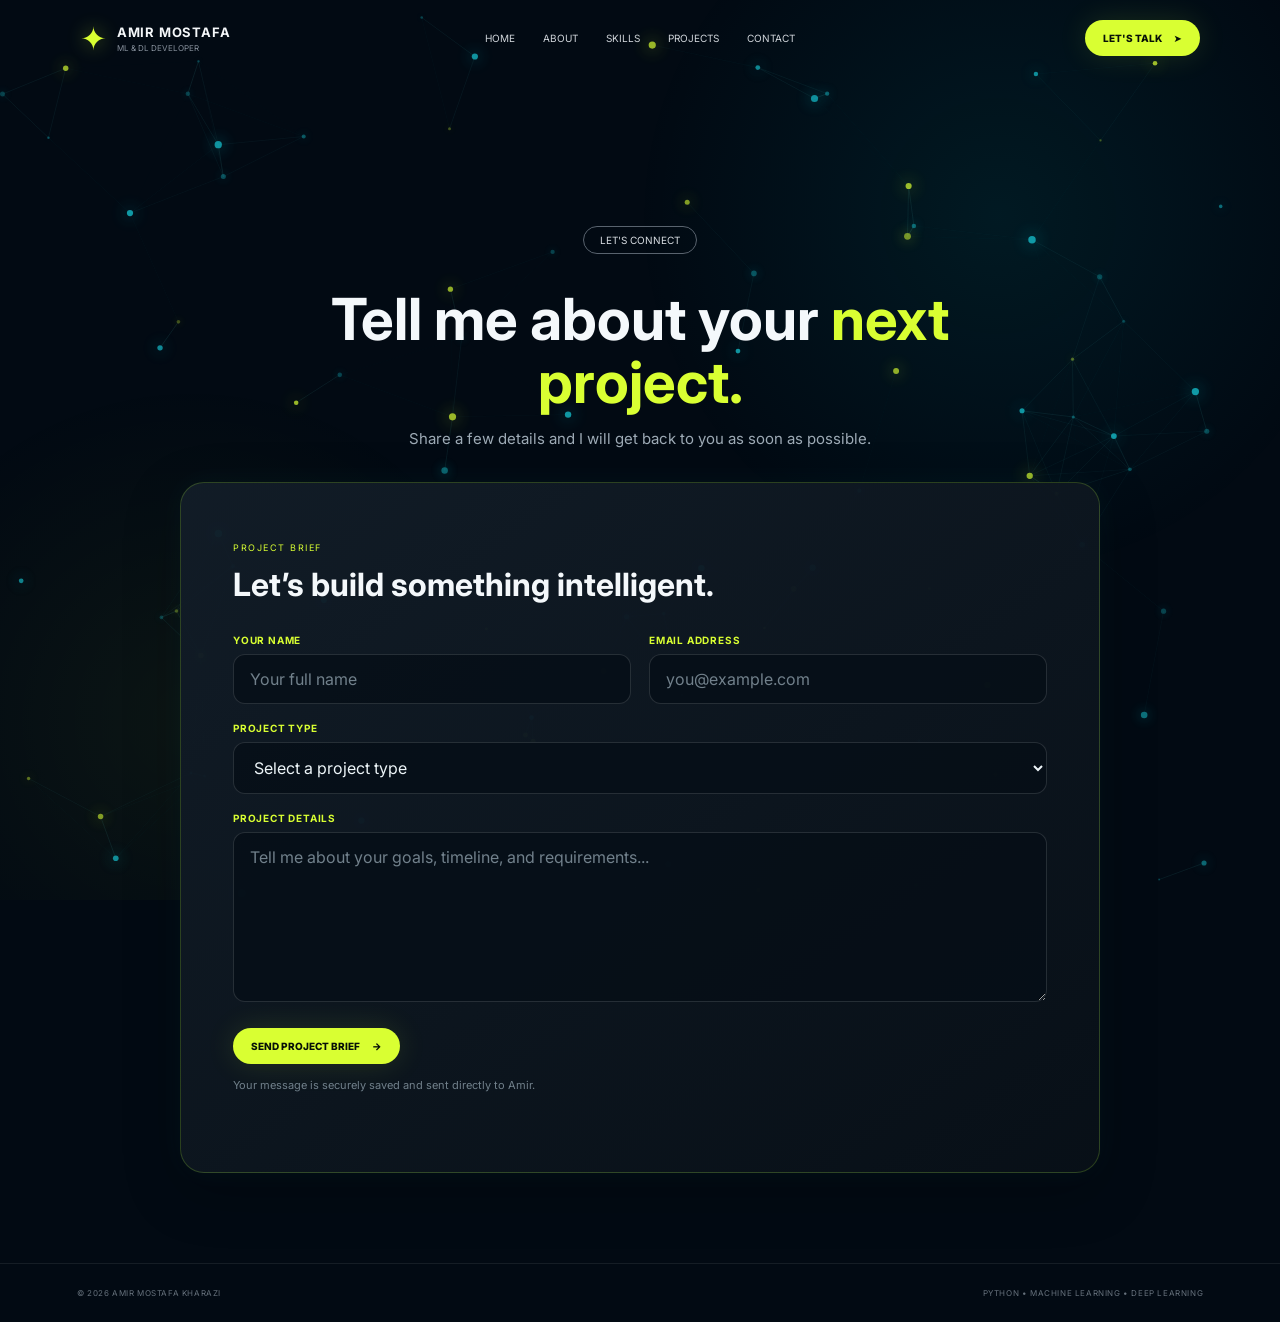
==== contact.html @ 2d53b59d "update my website" ====
<!DOCTYPE html>
<html lang="en">
<head>
  <meta charset="UTF-8" />
  <meta name="viewport" content="width=device-width, initial-scale=1.0" />
  <meta name="description" content="Start a project with Amir Mostafa Kharazi." />
  <title>Let's Connect | Amir Mostafa Kharazi</title>
  <link rel="preconnect" href="https://fonts.googleapis.com" />
  <link rel="preconnect" href="https://fonts.gstatic.com" crossorigin />
  <link href="https://fonts.googleapis.com/css2?family=Inter:wght@400;500;600;700;800&display=swap" rel="stylesheet" />
  <link rel="stylesheet" href="css/style.css" />
</head>
<body class="contact-page">
  <div class="page-glow"></div>
  <canvas id="neuralCanvas" aria-hidden="true"></canvas>

  <header class="navbar">
    <a class="brand" href="index.html" aria-label="Amir Mostafa home">
      <span class="brand-mark">✦</span>
      <span><strong>AMIR MOSTAFA</strong><small>ML &amp; DL DEVELOPER</small></span>
    </a>
    <button class="menu-toggle" id="menuToggle" type="button" aria-label="Open navigation" aria-expanded="false">
      <span></span><span></span><span></span>
    </button>
    <nav id="navMenu">
      <a href="index.html#home">HOME</a>
      <a href="index.html#about">ABOUT</a>
      <a href="index.html#skills">SKILLS</a>
      <a href="index.html#projects">PROJECTS</a>
      <a class="active" href="contact.html">CONTACT</a>
    </nav>
    <div class="nav-actions">
      <a class="talk-btn" href="contact.html">LET'S TALK <span>➤</span></a>
    </div>
  </header>

  <main class="contact-page-main">
    <section class="contact-intro">
      <span class="eyebrow">LET'S CONNECT</span>
      <h1>Tell me about your <em>next project.</em></h1>
      <p>Share a few details and I will get back to you as soon as possible.</p>
    </section>

    <section class="contact-form-card">
      <div class="contact-form-heading">
        <span class="mini-label">PROJECT BRIEF</span>
        <h2>Let’s build something intelligent.</h2>
      </div>
      <form id="projectContactForm">
        <div class="form-grid">
          <label>
            <span>YOUR NAME</span>
            <input type="text" name="name" autocomplete="name" placeholder="Your full name" required />
          </label>
          <label>
            <span>EMAIL ADDRESS</span>
            <input type="email" name="email" autocomplete="email" placeholder="you@example.com" required />
          </label>
        </div>
        <label>
          <span>PROJECT TYPE</span>
          <select name="projectType" required>
            <option value="" disabled selected>Select a project type</option>
            <option>Python Development</option>
            <option>Machine Learning</option>
            <option>Deep Learning / AI</option>
            <option>Computer Vision</option>
            <option>Web Design</option>
            <option>Other</option>
          </select>
        </label>
        <label>
          <span>PROJECT DETAILS</span>
          <textarea name="details" rows="7" placeholder="Tell me about your goals, timeline, and requirements..." required></textarea>
        </label>
        <button class="primary-btn form-submit" type="submit">SEND PROJECT BRIEF <span>→</span></button>
        <p class="form-note">Your message is securely saved and sent directly to Amir.</p>
        <p class="form-status" role="status" aria-live="polite"></p>
      </form>
    </section>
  </main>

  <footer><span>© 2026 AMIR MOSTAFA KHARAZI</span><span>PYTHON • MACHINE LEARNING • DEEP LEARNING</span></footer>
  <script src="js/script.js"></script>
  <script src="js/contact.js"></script>
</body>
</html>
---- css/style.css ----
:root {
  --bg: #020a13;
  --panel: #0d1620;
  --panel2: #111c27;
  --line: rgba(218, 255, 45, 0.24);
  --lime: #d9ff32;
  --text: #f4f7f9;
  --muted: #8f9aa7;
  --cyan: #18d9e8;
  --max: 1080px;
  --shadow: 0 24px 80px rgba(0, 0, 0, 0.42);
}

/* ===== Reset ===== */
* {
  box-sizing: border-box;
  margin: 0;
  padding: 0;
}

html {
  scroll-behavior: smooth;
}

body {
  font-family: Inter, system-ui, sans-serif;
  background: var(--bg);
  color: var(--text);
  overflow-x: hidden;
}

body::before {
  content: "";
  position: fixed;
  inset: 0;
  pointer-events: none;
  z-index: -2;
  background:
    radial-gradient(circle at 78% 24%, rgba(0, 210, 225, 0.08), transparent 30%),
    radial-gradient(circle at 15% 80%, rgba(217, 255, 50, 0.05), transparent 26%);
}

a {
  color: inherit;
  text-decoration: none;
}

button {
  font: inherit;
}

.section {
  width: min(var(--max), calc(100% - 48px));
  margin: auto;
}


.navbar {
  width: min(1120px, calc(100% - 48px));
  height: 76px;
  margin: auto;
  position: relative;
  z-index: 20;
  display: grid;
  grid-template-columns: 1fr auto 1fr;
  align-items: center;
  gap: 20px;
}

.brand {
  grid-column: 1;
  justify-self: start;
  display: flex;
  align-items: center;
  gap: 10px;
}

.brand-mark {
  font-size: 32px;
  color: var(--lime);
  filter: drop-shadow(0 0 10px rgba(217, 255, 50, 0.45));
}

.brand strong {
  display: block;
  font-size: 13px;
  letter-spacing: 0.8px;
}

.brand small {
  display: block;
  margin-top: 3px;
  color: #87909c;
  font-size: 8px;
}

.navbar > nav {
  grid-column: 2;
  display: flex;
  align-items: center;
  justify-content: center;
  gap: 28px;
  white-space: nowrap;
}

.navbar > nav a {
  position: relative;
  padding: 12px 0;
  color: #d0d5da;
  font-size: 10px;
  transition: color 0.25s ease;
}

.navbar > nav a::after {
  content: "";
  position: absolute;
  bottom: 3px;
  left: 0;
  width: 100%;
  height: 2px;
  background: var(--lime);
  box-shadow: 0 0 8px rgba(217, 255, 50, 0.5);
  transform: scaleX(0);
  transform-origin: center;
  transition: transform 0.25s ease;
}

.navbar > nav a:hover,
.navbar > nav a.active {
  color: #fff;
}

.navbar > nav a:hover::after {
  transform: scaleX(1);
}

.nav-actions {
  grid-column: 3;
  justify-self: end;
  display: flex;
  align-items: center;
  gap: 10px;
}

.icon-btn {
  width: 38px;
  height: 38px;
  display: grid;
  place-items: center;
  overflow: hidden;
  flex-shrink: 0;
  border: 1px solid rgba(255, 255, 255, 0.17);
  border-radius: 50%;
  background: rgba(255, 255, 255, 0.025);
  transition:
    transform 0.25s ease,
    border-color 0.25s ease,
    box-shadow 0.25s ease,
    background-color 0.25s ease;
}

.icon-btn img {
  width: 26px;
  height: 26px;
  display: block;
  object-fit: contain;
  transition: transform 0.25s ease, filter 0.25s ease;
}

.icon-btn:hover {
  transform: translateY(-3px);
  border-color: var(--lime);
  background-color: rgba(217, 255, 50, 0.06);
  box-shadow: 0 0 16px rgba(217, 255, 50, 0.3);
}

.icon-btn:hover img {
  transform: scale(1.12);
  filter: drop-shadow(0 0 5px rgba(217, 255, 50, 0.6));
}

.talk-btn,
.primary-btn {
  padding: 12px 18px;
  border-radius: 30px;
  background: var(--lime);
  color: #071008;
  font-size: 10px;
  font-weight: 800;
  box-shadow: 0 0 30px rgba(217, 255, 50, 0.12);
  transition:
    transform 0.25s ease,
    box-shadow 0.25s ease,
    background-color 0.25s ease;
}

.talk-btn span,
.primary-btn span {
  margin-left: 10px;
}

.talk-btn:hover,
.primary-btn:hover {
  transform: translateY(-2px);
  background: #e4ff58;
  box-shadow: 0 8px 28px rgba(217, 255, 50, 0.22);
}

.menu-toggle {
  display: none;
  border: 0;
  background: none;
  color: #fff;
  font-size: 24px;
  cursor: pointer;
}



.hero {
  position: relative;
  display: grid;
  grid-template-columns: 1fr 0.95fr;
  align-items: center;
  gap: 10px;
  min-height: 670px;
}

#neuralCanvas {
  position: fixed;
  inset: 0;
  z-index: -1;
  width: 100%;
  height: 100%;
  pointer-events: none;
  opacity: 0.8;
}

.hero-copy {
  position: relative;
  z-index: 2;
  padding: 55px 0 100px;
}

.eyebrow {
  display: inline-block;
  margin-bottom: 18px;
  padding: 7px 16px;
  border: 1px solid #59636e;
  border-radius: 30px;
  color: #d8dde2;
  font-size: 10px;
}

.hero h1 {
  font-size: 52px;
  line-height: 1.05;
  letter-spacing: -2px;
}

.hero h2 {
  margin-top: 8px;
  color: var(--lime);
  font-size: 31px;
}

.hero h3 {
  margin-top: 8px;
  font-size: 21px;
  font-weight: 600;
}

.hero p {
  max-width: 460px;
  margin: 18px 0 22px;
  color: var(--muted);
  font-size: 12px;
  line-height: 1.8;
}

.hero-buttons {
  display: flex;
  gap: 12px;
}

.secondary-btn {
  padding: 12px 18px;
  border: 1px solid #4a5561;
  border-radius: 30px;
  color: #dce1e5;
  font-size: 10px;
  font-weight: 700;
  transition: 0.25s ease;
}

.secondary-btn:hover {
  transform: translateY(-2px);
  border-color: var(--lime);
  color: var(--lime);
}



.find-me {
  margin-top: 24px;
}

.find-me > span {
  display: block;
  margin-bottom: 10px;
  color: #88939e;
  font-size: 9px;
}

.find-me > div {
  display: flex;
  gap: 10px;
}

.round-link {
  width: 62px;
  height: 62px;
  display: grid;
  place-items: center;
  overflow: hidden;
  flex-shrink: 0;
  border: 1px solid rgba(255, 255, 255, 0.17);
  border-radius: 50%;
  background: rgba(255, 255, 255, 0.025);
  transition:
    transform 0.25s ease,
    border-color 0.25s ease,
    box-shadow 0.25s ease,
    background-color 0.25s ease;
}

.round-link img {
  width: 56px;
  height: 56px;
  display: block;
  object-fit: contain;
  transition: transform 0.25s ease, filter 0.25s ease;
}

.round-link:hover {
  transform: translateY(-4px);
  border-color: var(--lime);
  background-color: rgba(217, 255, 50, 0.06);
  box-shadow: 0 0 18px rgba(217, 255, 50, 0.3);
}

.round-link:hover img {
  transform: scale(1.08);
  filter: drop-shadow(0 0 5px rgba(217, 255, 50, 0.55));
}

/* Hero image */
.hero-visual {
  position: relative;
  z-index: 1;
  display: flex;
  align-items: flex-end;
  justify-content: center;
  height: 600px;             
  margin-right: -55px;       
}

.portrait-halo {
  position: absolute;
  width: 560px;               
  height: 560px;              
  border-radius: 50%;
  background: radial-gradient(circle, rgba(16, 232, 221, 0.15), transparent 66%);
  filter: blur(3px);
}

.portrait-frame {
  position: relative;
  display: flex;
  align-items: flex-end;
  justify-content: center;
  width: 115%;                
  height: 100%;
  mask-image: linear-gradient(to bottom, #000 86%, transparent 100%);
}

.portrait-frame::after {
  content: "";
  position: absolute;
  inset: 0;
  z-index: 1;
  pointer-events: none;
  background:
    linear-gradient(
      90deg,
      rgba(2, 10, 19, 0.08),
      transparent 28%,
      transparent 75%,
      rgba(2, 10, 19, 0.18)
    ),
    linear-gradient(
      0deg,
      rgba(2, 10, 19, 0.55),
      transparent 42%
    );
}

.portrait-frame img {
  width: 100%;
  height: 100%;
  display: block;
  object-fit: contain;
  object-position: center bottom;
  mix-blend-mode: normal;
  filter: contrast(1.15) brightness(0.9) saturate(0.9);
  transform: scale(1.4);
  transform-origin: center bottom;
}



.quick-strip {
  position: absolute;
  z-index: 4;
  right: 40px;
  bottom: 10px;
  left: 40px;
  display: grid;
  grid-template-columns: repeat(4, 1fr);
  padding: 16px 20px;
  border: 1px solid rgba(255, 255, 255, 0.13);
  border-radius: 18px;
  background: rgba(13, 22, 32, 0.9);
  box-shadow: var(--shadow);
  backdrop-filter: blur(12px);
}

.quick-item {
  display: flex;
  align-items: center;
  justify-content: center;
  gap: 14px;
  border-right: 1px solid rgba(255, 255, 255, 0.1);
}

.quick-item:last-child {
  border-right: 0;
}

.quick-icon {
  width: 54px;
  height: 54px;
  display: grid;
  place-items: center;
  flex-shrink: 0;
  background: transparent;
  border: none;
  border-radius: 0;
  overflow: visible;
  transition: transform 0.28s ease, filter 0.28s ease;
}

.quick-icon img {
  width: 48px;
  height: 48px;
  display: block;
  object-fit: contain;
  filter: drop-shadow(0 0 7px rgba(217, 255, 50, 0.35));
  transition: transform 0.28s ease, filter 0.28s ease;
}

.quick-item:hover .quick-icon {
  transform: translateY(-4px);
}

.quick-item:hover .quick-icon img {
  transform: scale(1.16) rotate(-4deg);
  filter:
    drop-shadow(0 0 6px rgba(217, 255, 50, 0.8))
    drop-shadow(0 0 16px rgba(217, 255, 50, 0.45));
}

.quick-item strong,
.quick-item small {
  display: block;
  transition: color 0.28s ease, transform 0.28s ease;
}

.quick-item:hover strong {
  color: var(--lime);
}

.quick-item strong {
  font-size: 11px;
}

.quick-item small {
  margin-top: 4px;
  color: #8994a0;
  font-size: 10px;
}



.section-heading {
  padding: 65px 0 30px;
  text-align: center;
}

.section-heading span {
  font-size: 22px;
  font-weight: 800;
}

.section-heading i {
  display: block;
  width: 38px;
  height: 3px;
  margin: 9px auto 0;
  background: var(--lime);
  box-shadow: 0 0 12px rgba(217, 255, 50, 0.3);
}



.about {
  padding-top: 15px;
}

.about-grid {
  display: grid;
  grid-template-columns: 1.2fr 0.8fr;
  gap: 22px;
}

.about-card,
.stat,
.skill-card,
.project-card,
.contact-card {
  border: 1px solid rgba(217, 255, 50, 0.18);
  border-radius: 16px;
  background: linear-gradient(145deg, rgba(18, 29, 40, 0.96), rgba(8, 16, 24, 0.96));
}

.contact-page-main {
  width: min(100% - 40px, 920px);
  margin: 0 auto;
  padding: 150px 0 90px;
}

.contact-intro {
  max-width: 700px;
  margin: 0 auto 34px;
  text-align: center;
}

.contact-intro h1 {
  margin: 16px 0;
  color: #f4f8fb;
  font-size: clamp(32px, 5vw, 58px);
  line-height: 1.08;
}

.contact-intro h1 em {
  color: var(--lime);
  font-style: normal;
}

.contact-intro p {
  margin: 0;
  color: #9daab5;
  font-size: 15px;
}

.contact-form-card {
  padding: clamp(24px, 5vw, 52px);
  border: 1px solid rgba(180, 255, 57, 0.2);
  border-radius: 24px;
  background: linear-gradient(145deg, rgba(18, 29, 40, 0.96), rgba(8, 16, 24, 0.96));
  box-shadow: 0 18px 55px rgba(0, 0, 0, 0.25), 0 0 30px rgba(24, 217, 232, 0.05);
}

.contact-form-heading h2 {
  margin: 10px 0 30px;
  color: #f4f8fb;
  font-size: clamp(22px, 3vw, 32px);
}

.form-grid {
  display: grid;
  grid-template-columns: repeat(2, minmax(0, 1fr));
  gap: 18px;
}

#projectContactForm label {
  display: flex;
  flex-direction: column;
  gap: 8px;
  margin-bottom: 18px;
}

#projectContactForm label > span {
  color: var(--lime);
  font-size: 10px;
  font-weight: 700;
  letter-spacing: 0.8px;
}

#projectContactForm input,
#projectContactForm select,
#projectContactForm textarea {
  width: 100%;
  border: 1px solid rgba(255, 255, 255, 0.13);
  border-radius: 12px;
  outline: none;
  background: rgba(5, 14, 23, 0.8);
  color: #edf5f8;
  font: inherit;
  padding: 14px 16px;
  transition: border-color 0.25s ease, box-shadow 0.25s ease;
}

#projectContactForm input::placeholder,
#projectContactForm textarea::placeholder {
  color: #71808b;
}

#projectContactForm textarea {
  min-height: 150px;
  resize: vertical;
}

#projectContactForm input:focus,
#projectContactForm select:focus,
#projectContactForm textarea:focus {
  border-color: var(--lime);
  box-shadow: 0 0 0 3px rgba(217, 255, 50, 0.1);
}

.form-submit {
  border: 0;
  margin-top: 8px;
}

.form-note {
  margin: 14px 0 0;
  color: #71808b;
  font-size: 11px;
}

.form-submit:disabled {
  cursor: wait;
  opacity: 0.65;
}

.form-status {
  min-height: 18px;
  margin: 10px 0 0;
  color: var(--lime);
  font-size: 12px;
}

.form-status.error {
  color: #ff7890;
}

@media (max-width: 760px) {
  .contact-page-main {
    width: min(100% - 28px, 600px);
    padding: 115px 0 60px;
  }

  .form-grid {
    grid-template-columns: 1fr;
    gap: 0;
  }

  .contact-form-card {
    border-radius: 18px;
  }
}

.about-card {
  padding: 32px;
}

.mini-label {
  color: var(--lime);
  font-size: 9px;
  letter-spacing: 1.5px;
}

.about h2 {
  max-width: 620px;
  margin: 12px 0;
  font-size: 29px;
  line-height: 1.25;
}

.about em,
.contact em {
  color: var(--lime);
  font-style: normal;
}

.about p,
.contact p {
  color: var(--muted);
  font-size: 12px;
  line-height: 1.9;
}

.stats-grid {
  display: grid;
  grid-template-columns: 1fr 1fr;
  gap: 12px;
}

.stat {
  display: flex;
  flex-direction: column;
  align-items: flex-start;
  justify-content: center;
  padding: 24px;
  transition: 0.3s ease;
}

.stat img {
  width: 85px;
  height: 85px;
  margin-bottom: 14px;
  object-fit: contain;
  filter: drop-shadow(0 0 8px rgba(217, 255, 50, 0.12));
}

.stat span {
  margin-top: 2px;
  color: #8d98a3;
  font-size: 10px;
}

/* ========================================
   SKILLS & CAROUSEL
======================================== */

.skills-slider {
  position: relative;
  display: flex;
  align-items: center;
  justify-content: center;
  gap: 16px;
  width: 100%;
  margin: 0 auto;
}

.skills-viewport {
  width: 100%;
  overflow: hidden;
  padding: 10px 4px;
}

.skills-track {
  display: flex;
  gap: 16px;
  width: 100%;
  transition: transform 0.5s cubic-bezier(0.25, 1, 0.5, 1);
  will-change: transform;
}

/* Desktop: 3 Cards per view */
.skill-card {
  flex: 0 0 calc((100% - 32px) / 3);
  min-width: 0;
  min-height: 205px;
  padding: 22px;
  transition: transform 0.3s ease, border-color 0.3s ease;
}

.skills-arrow {
  width: 44px;
  height: 44px;
  display: grid;
  place-items: center;
  flex-shrink: 0;
  border: 1px solid rgba(217, 255, 50, 0.38);
  border-radius: 50%;
  background: rgba(13, 22, 32, 0.9);
  color: var(--lime);
  font-size: 24px;
  line-height: 1;
  cursor: pointer;
  box-shadow: 0 0 18px rgba(217, 255, 50, 0.08);
  transition:
    transform 0.25s ease,
    background-color 0.25s ease,
    box-shadow 0.25s ease,
    color 0.25s ease;
}

.skills-arrow:hover {
  transform: scale(1.12);
  background: var(--lime);
  color: #071008;
  box-shadow: 0 0 24px rgba(217, 255, 50, 0.38);
}

.skills-arrow:active {
  transform: scale(0.95);
}

.skill-card:hover,
.project-card:hover,
.stat:hover {
  transform: translateY(-6px);
  border-color: rgba(217, 255, 50, 0.5);
}

.skill-icon {
  display: grid;
  width: 54px;
  height: 54px;
  margin-bottom: 20px;
  place-items: center;
  border-radius: 14px;
}

.skill-icon img {
  display: block;
  width: 70px;
  height: 70px;
  object-fit: contain;
}

.skill-card h3 {
  margin-bottom: 12px;
  color: var(--lime);
  font-size: 11px;
  letter-spacing: 0.5px;
}

.skill-card li {
  margin: 8px 0;
  color: #bdc5cc;
  font-size: 10px;
  list-style: none;
}

.skill-card li::before {
  margin-right: 7px;
  color: var(--lime);
  content: "•";
}

/* ========================================
   PROJECTS
======================================== */

.category-filter {
  display: flex;
  flex-direction: row;
  justify-content: center;
  align-items: center;
  gap: 14px;
  width: 100%;
  margin-bottom: 24px;
  transition: gap 0.45s ease;
}

.category-filter:not(.open) .category-scroll-area {
  display: none;
}

.category-filter.open {
  gap: 14px;
}

.category-toggle {
  display: inline-flex;
  align-items: center;
  justify-content: center;
  flex: 0 0 64px;
  width: 64px;
  height: 64px;
  min-height: 44px;
  padding: 12px;
  border: 1px solid rgba(255, 255, 255, 0.14);
  border-radius: 999px;
  background: #17222d;
  color: #d9ff32;
  font-size: 8px;
  font-weight: 700;
  letter-spacing: 0.5px;
  line-height: 1.25;
  cursor: pointer;
  transition: transform 1.8s cubic-bezier(.16, 1, .3, 1), background 0.25s ease, box-shadow 0.25s ease;
}

.category-toggle:hover,
.category-toggle:focus-visible {
  background: #223342;
  box-shadow: 0 0 16px rgba(217, 255, 50, 0.16);
}

.category-toggle:focus-visible {
  outline: 2px solid var(--lime);
  outline-offset: 3px;
}

.category-filter.open .category-toggle {
  transform: translateX(-18px) rotate(360deg);
}

.filters[hidden] {
  display: none;
}

.category-scroll-area {
  display: flex;
  align-items: center;
  gap: 10px;
  min-width: 0;
  width: min(100%, 620px);
  max-width: min(100%, 620px);
}

.category-filter.open .category-scroll-area {
  animation: category-area-reveal 1.15s cubic-bezier(.16, 1, .3, 1) both;
}

.filters:not([hidden]) {
  animation: categories-reveal 0.8s ease both;
}

.filters {
  display: flex;
  justify-content: flex-start;
  gap: 8px;
  flex-wrap: nowrap;
  width: 560px;
  margin: 0;
  padding: 2px;
  overflow-x: auto;
  overflow-y: hidden;
  direction: ltr;
  scrollbar-width: none;
  overscroll-behavior-inline: contain;
  -webkit-overflow-scrolling: touch;
}

.filters::-webkit-scrollbar {
  display: none;
}

.filter {
  flex: 0 0 calc((100% - 24px) / 4);
  min-width: 0;
  padding: 9px 14px;
  border: 1px solid rgba(255, 255, 255, 0.1);
  border-radius: 20px;
  background: #17222d;
  color: #aeb7c0;
  font-size: 9px;
  white-space: nowrap;
  cursor: pointer;
  transition: 0.25s ease;
  direction: ltr;
  animation: category-item-reveal 0.85s both;
}

.category-next {
  display: inline-flex;
  flex: 0 0 38px;
  align-items: center;
  justify-content: center;
  width: 38px;
  height: 38px;
  border: 1px solid rgba(255, 255, 255, 0.14);
  border-radius: 50%;
  background: #17222d;
  color: var(--lime);
  font-size: 20px;
  cursor: pointer;
  transition: background 0.25s ease, transform 1s cubic-bezier(.16, 1, .3, 1);
}

.category-next:hover,
.category-next:focus-visible {
  background: #223342;
}

.category-next:focus-visible {
  outline: 2px solid var(--lime);
  outline-offset: 3px;
}

.category-next.spin {
  transform: rotate(360deg);
}

@keyframes categories-reveal {
  from {
    opacity: 0;
    transform: translateX(28px);
  }

  @keyframes category-area-reveal {
    from {
      opacity: 0;
      transform: translateX(24px);
    }
    to {
      opacity: 1;
      transform: translateX(0);
    }
  }
  to {
    opacity: 1;
    transform: translateX(0);
  }
}

.filters:not([hidden]) .filter:nth-child(1) { animation-delay: 0.08s; }
.filters:not([hidden]) .filter:nth-child(2) { animation-delay: 0.18s; }
.filters:not([hidden]) .filter:nth-child(3) { animation-delay: 0.28s; }
.filters:not([hidden]) .filter:nth-child(4) { animation-delay: 0.38s; }
.filters:not([hidden]) .filter:nth-child(5) { animation-delay: 0.48s; }
.filters:not([hidden]) .filter:nth-child(6) { animation-delay: 0.58s; }
.filters:not([hidden]) .filter:nth-child(7) { animation-delay: 0.68s; }
.filters:not([hidden]) .filter:nth-child(8) { animation-delay: 0.78s; }

@keyframes category-item-reveal {
  from {
    opacity: 0;
    transform: translateX(22px) scale(0.96);
  }
  to {
    opacity: 1;
    transform: translateX(0) scale(1);
  }
}

@media (max-width: 760px) {
  .category-filter {
    gap: 8px;
  }

  .category-toggle {
    flex-basis: 58px;
    width: 58px;
    height: 58px;
    padding: 10px;
    font-size: 7px;
  }

  .category-scroll-area {
    flex: 1 1 auto;
    width: auto;
    max-width: none;
  }

  .category-filter.open .category-toggle {
    transform: translateX(-10px) rotate(360deg);
  }

  .category-next {
    display: none !important;
  }

  .filters {
    width: 100%;
  }

  .filter {
    flex-basis: auto;
  }
}

.filter.active,
.filter:hover {
  background: var(--lime);
  color: #091009;
}

.projects-grid {
  display: grid;
  grid-template-columns: repeat(4, 1fr);
  gap: 14px;
}

.project-card {
  overflow: hidden;
  transition: 0.3s ease;
}

.project-art {
  position: relative;
  display: flex;
  align-items: center;
  justify-content: center;
  overflow: hidden;
  height: 115px;
  background: #0a121b;
}

.clustering span {
  position: absolute;
  width: 12px;
  height: 12px;
  border-radius: 50%;
  background: #3ad3ff;
  box-shadow: 0 0 15px #3ad3ff;
}

.clustering span:nth-child(1) {
  top: 42%;
  left: 28%;
}

.clustering span:nth-child(2) {
  top: 35%;
  left: 50%;
  background: var(--lime);
  box-shadow: 0 0 15px var(--lime);
}

.clustering span:nth-child(3) {
  top: 55%;
  left: 68%;
  background: #5c6cff;
  box-shadow: 0 0 15px #5c6cff;
}

.digits {
  flex-direction: column;
  gap: 6px;
}

.digits span {
  color: #e9edf1;
  font-size: 16px;
  letter-spacing: 7px;
}

.digits span:first-child {
  color: #fff;
}

.pets span {
  margin: 0 4px;
  font-size: 52px;
}

.waveform {
  gap: 3px;
}

.waveform i {
  display: block;
  width: 5px;
  height: 30px;
  border-radius: 10px;
  background: #17e6a2;
  box-shadow: 0 0 8px rgba(23, 230, 162, 0.45);
  animation: wave 1s ease-in-out infinite alternate;
}

.waveform i:nth-child(2n) {
  height: 60px;
}

.waveform i:nth-child(3n) {
  height: 42px;
}

.waveform i:nth-child(4n) {
  height: 72px;
}

@keyframes wave {
  to {
    transform: scaleY(0.45);
  }
}

.project-body {
  padding: 15px;
}

.project-body h3 {
  margin-bottom: 7px;
  font-size: 12px;
}

.project-body p {
  min-height: 30px;
  color: #8d98a3;
  font-size: 9px;
  line-height: 1.6;
}

.tags {
  display: flex;
  gap: 5px;
  flex-wrap: wrap;
  margin: 12px 0;
}

.tags b {
  padding: 4px 6px;
  border: 1px solid rgba(217, 255, 50, 0.2);
  border-radius: 10px;
  background: rgba(217, 255, 50, 0.05);
  color: #cfe2a0;
  font-size: 7px;
}

.project-body > a {
  color: var(--lime);
  font-size: 8px;
  font-weight: 800;
}

.project-card.hidden {
  display: none;
}



.timeline {
  position: relative;
  max-width: 800px;
  margin: auto;
  padding: 10px 0 40px;
}

.timeline-line {
  position: absolute;
  top: 10px;
  bottom: 10px;
  left: 12px;
  width: 1px;
  background: rgba(217, 255, 50, 0.25);
}

.timeline article {
  position: relative;
  margin: 0 0 32px;
  padding-left: 45px;
}

.dot {
  position: absolute;
  top: 5px;
  left: 7px;
  width: 11px;
  height: 11px;
  border-radius: 50%;
  background: var(--lime);
  box-shadow: 0 0 15px rgba(217, 255, 50, 0.55);
}

.timeline small {
  color: var(--lime);
  font-size: 8px;
}

.timeline h3 {
  margin: 6px 0;
  font-size: 16px;
}

.timeline p {
  color: var(--muted);
  font-size: 11px;
  line-height: 1.7;
}



.contact-card {
  display: flex;
  align-items: center;
  justify-content: space-between;
  gap: 30px;
  margin-bottom: 70px;
  padding: 42px;
}

.contact h2 {
  margin: 9px 0;
  font-size: 34px;
}

footer {
  display: flex;
  justify-content: space-between;
  padding: 24px 6%;
  border-top: 1px solid rgba(255, 255, 255, 0.08);
  color: #66717c;
  font-size: 8px;
  letter-spacing: 0.6px;
}



.reveal {
  opacity: 0;
  transform: translateY(20px);
  transition: opacity 0.7s ease, transform 0.7s ease;
}

.reveal.visible {
  opacity: 1;
  transform: none;
}



@media (max-width: 1050px) and (min-width: 761px) {
  .navbar > nav {
    gap: 18px;
  }

  .navbar {
    gap: 14px;
  }
}

@media (max-width: 950px) {
  .hero h1 {
    font-size: 44px;
  }

  .hero h2 {
    font-size: 27px;
  }

  .projects-grid {
    grid-template-columns: repeat(2, 1fr);
  }

  .skills-slider {
    gap: 12px;
  }

  .skills-track {
    gap: 12px;
  }


  .skill-card {
    flex: 0 0 calc((100% - 12px) / 2);
  }

  .skills-arrow {
    width: 38px;
    height: 38px;
    font-size: 20px;
  }
}

@media (max-width: 760px) {
  .navbar {
    width: min(100% - 28px, 700px);
    display: flex;
    justify-content: space-between;
    height: 68px;
  }

  .menu-toggle {
    display: block;
  }

  .navbar > nav {
    position: absolute;
    top: 62px;
    right: 0;
    left: 0;
    display: none;
    flex-direction: column;
    gap: 4px;
    padding: 12px;
    border: 1px solid rgba(255, 255, 255, 0.1);
    border-radius: 14px;
    background: #07111a;
  }

  .navbar > nav.open {
    display: flex;
  }

  .navbar > nav a {
    width: 100%;
    padding: 10px 12px;
  }

  .nav-actions .icon-btn {
    display: none;
  }

  .talk-btn {
    padding: 10px 12px;
    font-size: 9px;
  }


  .hero {
    display: flex;
    flex-direction: column;
    align-items: stretch;
    min-height: auto;
    gap: 0;
    padding-bottom: 0;
  }

  .hero-copy {
    width: 100%;
    display: flex;
    flex-direction: column;
    align-items: center;
    padding: 42px 0 22px;
    text-align: center;
  }

  .hero p {
    max-width: 520px;
  }

  .hero-visual {
    position: relative;
    inset: auto;
    width: 100%;
    height: 360px;
    margin: -10px 0 0;
    opacity: 0.88;
    order: 2;
  }

  .portrait-frame {
    width: 100%;
    height: 100%;
  }

  .portrait-frame img {
    width: 100%;
    height: 100%;
    object-fit: contain;
    object-position: center bottom;
    transform: scale(1.05);
  }

  .portrait-halo {
    width: min(90vw, 420px);
    height: min(90vw, 420px);
  }

  .quick-strip {
    position: relative;
    right: auto;
    bottom: auto;
    left: auto;
    width: 100%;
    margin-top: -18px;
    grid-template-columns: repeat(2, 1fr);
    padding: 10px;
    order: 3;
  }

  .quick-item {
    padding: 8px;
  }

  .quick-item:nth-child(2) {
    border-right: 0;
  }

  .quick-item:nth-child(-n + 2) {
    border-bottom: 1px solid rgba(255, 255, 255, 0.1);
  }

  .about-grid {
    grid-template-columns: 1fr;
  }

  .section {
    width: min(100% - 28px, 700px);
  }

  .section-heading {
    padding-top: 48px;
  }

  .contact-card {
    flex-direction: column;
    align-items: flex-start;
  }

  .contact h2 {
    font-size: 27px;
  }
}

@media (max-width: 600px) {
  .project-art {
    height: 185px;
  }

  .project-art.digits {
    background-position: center 40%;
  }
}

@media (max-width: 500px) {
  .brand strong {
    font-size: 11px;
  }

  .brand small {
    font-size: 7px;
  }

  .hero-copy {
    padding-top: 36px;
  }

  .eyebrow {
    margin-bottom: 14px;
  }

  .hero h1 {
    font-size: clamp(34px, 10vw, 42px);
    letter-spacing: -1.5px;
  }

  .hero h2 {
    font-size: 24px;
  }

  .hero h3 {
    font-size: 16px;
    line-height: 1.35;
  }

  .hero p {
    max-width: 330px;
    margin: 16px 0 20px;
    font-size: 11px;
    line-height: 1.7;
  }

  .hero-buttons {
    flex-direction: column;
    width: 100%;
    max-width: 290px;
  }

  .hero-buttons a {
    width: 100%;
    text-align: center;
  }

  .primary-btn,
  .secondary-btn {
    padding: 14px 18px;
  }

  .find-me {
    margin-top: 22px;
  }

  .find-me > div {
    justify-content: center;
  }

  .round-link {
    width: 58px;
    height: 58px;
  }

  .round-link img {
    width: 52px;
    height: 52px;
  }

  .hero-visual {
    height: 330px;
    margin-top: 0;
  }

  .portrait-frame img {
    object-position: center bottom;
    transform: scale(1.02);
  }

  .portrait-halo {
    width: 360px;
    height: 360px;
  }

  .projects-grid {
    grid-template-columns: 1fr;
  }

  .skills-slider {
    gap: 8px;
  }

  .skills-track {
    gap: 8px;
  }

  /* Mobile: 1 Card */
  .skill-card {
    flex: 0 0 100%;
  }

  .skills-arrow {
    width: 32px;
    height: 32px;
    font-size: 18px;
  }

  .filters {
    justify-content: flex-start;
  }

  .contact-card {
    padding: 28px;
  }

  .contact .primary-btn {
    width: 100%;
    text-align: center;
  }

  footer {
    flex-direction: column;
    gap: 8px;
  }

  .quick-icon {
    width: 42px;
    height: 42px;
  }

  .quick-icon img {
    width: 36px;
    height: 36px;
  }

  .quick-item {
    gap: 9px;
  }

  .quick-item strong {
    font-size: 10px;
  }

  .quick-item small {
    font-size: 9px;
  }
}
.project-art {
  width: 100%;
  height: 205px; 
  overflow: hidden;
  position: relative;
  border-bottom: 1px solid rgba(24, 217, 232, 0.14);

  background-size: cover;
  background-repeat: no-repeat;
  background-position: center;
}
.project-art.cifar {
    background-image: url('../assets/images/cifar100.png');
    background-size: cover;
    background-position: center;
    position: relative;
}


.project-art.cifar::after {
    content: '';
    position: absolute;
    top: 0;
    left: 0;
    width: 100%;
    height: 100%;
    background: rgba(5, 6, 13, 0.4); 
    transition: background 0.3s ease;
}

.project-card:hover .project-art.cifar::after {
    background: rgba(5, 6, 13, 0.1); 
}
/*co2*/
.project-art.co2::after {
    content: '';
    position: absolute;
    top: 0;
    left: 0;
    width: 100%;
    height: 100%;
    background: rgba(5, 6, 13, 0.4); 
    transition: background 0.3s ease;
}

.project-card:hover .project-art.co2::after {
    background: rgba(5, 6, 13, 0.1); 
}

.project-art.co2{
    background-image: url('../assets/images/co2.png');
    background-size: cover;
    background-position: center 42%;
    position: relative;
}

.project-art.co2 {
    background: url("../assets/images/co2.png") center center / cover no-repeat !important;
}
/*Website*/
.project-art.sorena-competition::after {
    content: '';
    position: absolute;
    top: 0;
    left: 0;
    width: 100%;
    height: 100%;
    background: rgba(5, 6, 13, 0.4); 
    transition: background 0.3s ease;
}

.project-card:hover .project-art.sorena-competition::after {
    background: rgba(5, 6, 13, 0.1); 
}

.project-art.sorena-competition {
    background-image: url('../assets/images/sorena-competition.png');
    background-size: cover;
    background-position: center 42%;
    position: relative;
}

.project-art.sorena-competition {
    background: url("../assets/images/sorena-competition.png") center center / cover no-repeat !important;
}

.project-art.digits {
    background-image: url('../assets/images/persian-digits.png');
    background-size: cover;
    background-position: center 42%;
    position: relative;
}

.project-art.digits::after {
    content: '';
    position: absolute;
    top: 0;
    left: 0;
    width: 100%;
    height: 100%;
    background: rgba(5, 6, 13, 0.4); 
    transition: background 0.3s ease;
}

.project-card:hover .project-art.digits::after {
    background: rgba(5, 6, 13, 0.15);
}

/* Dogs vs Cats Card Artwork */
.project-art.dogscats {
  background-image: url('../assets/images/cats-vs-dogs.png');
  background-size: cover;
  background-position: center center;
  background-repeat: no-repeat;
}

.project-art.dogscats::after {
    content: '';
    position: absolute;
    top: 0;
    left: 0;
    width: 100%;
    height: 100%;
    background: rgba(5, 6, 13, 0.4); 
    transition: background 0.3s ease;
}

.project-card:hover .project-art.dogscats::after {
    background: rgba(5, 6, 13, 0.15);
}


.project-card {
  position: relative;
  isolation: isolate;
  overflow: hidden;
  border: 1px solid rgba(180, 255, 57, 0.18);
  border-radius: 18px;
  transition:
    transform 0.3s ease,
    box-shadow 0.3s ease,
    border-color 0.3s ease;
}


.project-card::before {
  content: "";
  position: absolute;
  inset: 0;
  padding: 2px;
  border-radius: inherit;

  background: conic-gradient(
    from var(--border-angle),
    transparent 0deg 285deg,
    #00f5d4 310deg,
    #b4ff39 335deg,
    transparent 360deg
  );

  
  -webkit-mask:
    linear-gradient(#fff 0 0) content-box,
    linear-gradient(#fff 0 0);
  -webkit-mask-composite: xor;
  mask:
    linear-gradient(#fff 0 0) content-box,
    linear-gradient(#fff 0 0);
  mask-composite: exclude;

  opacity: 0;
  pointer-events: none;
  z-index: 2;
  transition: opacity 0.3s ease;
}


.project-card::after {
  content: "";
  position: absolute;
  inset: 2px;
  border-radius: calc(18px - 2px);
  background: inherit;
  z-index: -1;
  pointer-events: none;
}


@property --border-angle {
  syntax: "<angle>";
  initial-value: 0deg;
  inherits: false;
}


.project-card:hover {
  transform: translateY(-6px);
  border-color: transparent;
  box-shadow:
    0 12px 30px rgba(0, 245, 212, 0.12),
    0 0 24px rgba(180, 255, 57, 0.08);
}

.project-card:hover::before {
  opacity: 1;
  animation: border-spin 2.4s linear infinite;
}

@keyframes border-spin {
  to {
    --border-angle: 360deg;
  }
}


@media (prefers-reduced-motion: reduce) {
  .project-card,
  .project-card::before {
    transition: none;
    animation: none !important;
  }
}



.mobile-portrait {
  display: none;
}

.menu-toggle {
  position: relative;
  width: 44px;
  height: 44px;
  padding: 0;
  border: 1px solid rgba(24, 217, 232, 0.28);
  border-radius: 12px;
  background: rgba(7, 17, 26, 0.72);
  cursor: pointer;
  transition: transform 0.25s ease, background 0.25s ease, border-color 0.25s ease;
}

.menu-toggle span {
  position: absolute;
  left: 11px;
  width: 20px;
  height: 2px;
  border-radius: 999px;
  background: #18d9e8;
  transition: transform 0.35s ease, opacity 0.25s ease, top 0.35s ease;
}

.menu-toggle span:nth-child(1) { top: 14px; }
.menu-toggle span:nth-child(2) { top: 21px; }
.menu-toggle span:nth-child(3) { top: 28px; }

.menu-toggle:hover {
  transform: translateY(-2px);
  background: rgba(24, 217, 232, 0.08);
  border-color: rgba(24, 217, 232, 0.7);
}

.menu-toggle.active span:nth-child(1) {
  top: 21px;
  transform: rotate(45deg);
}

.menu-toggle.active span:nth-child(2) {
  opacity: 0;
  transform: scaleX(0);
}

.menu-toggle.active span:nth-child(3) {
  top: 21px;
  transform: rotate(-45deg);
}

@media (max-width: 760px) {
  .navbar {
    gap: 10px;
  }

  
  .navbar {
    display: grid;
    grid-template-columns: 1fr auto auto;
    align-items: center;
  }

  .brand {
    grid-column: 1;
  }

  .nav-actions {
    grid-column: 2;
    display: flex;
    align-items: center;
  }

  .menu-toggle {
    display: inline-flex;
    grid-column: 3;
    align-items: center;
    justify-content: center;
    order: 0;
  }

  .navbar > nav {
    grid-column: 1 / -1;
    top: 72px;
    transform: translateY(-10px);
    opacity: 0;
    pointer-events: none;
    display: flex;
    visibility: hidden;
    transition: opacity 0.3s ease, transform 0.3s ease, visibility 0.3s ease;
  }

  .navbar > nav.open {
    display: flex;
    visibility: visible;
    opacity: 1;
    transform: translateY(0);
    pointer-events: auto;
  }

  
  .mobile-portrait {
    display: block;
    width: 100%;
    height: 255px;
    margin: 2px 0 8px;
  }

  .mobile-portrait .hero-visual {
    position: relative;
    inset: auto;
    display: block;
    width: 100%;
    height: 100%;
    margin: 0;
    opacity: 1;
    order: initial;
  }

  .mobile-portrait .portrait-frame {
    width: 100%;
    height: 100%;
  }

  .mobile-portrait .portrait-frame img {
    width: 100%;
    height: 100%;
    object-fit: contain;
    object-position: center bottom;
    transform: scale(1.02);
  }

  .mobile-portrait .portrait-halo {
    width: min(72vw, 280px);
    height: min(72vw, 280px);
  }

  
  .hero > .hero-visual {
    display: none;
  }

  .hero-copy {
    padding-top: 32px;
  }
}

@media (max-width: 500px) {
  .mobile-portrait {
    height: 235px;
    margin: 0 0 6px;
  }

  .mobile-portrait .portrait-frame img {
    transform: scale(1);
  }

  .menu-toggle {
    width: 40px;
    height: 40px;
  }

  .talk-btn {
    padding: 10px 11px;
    white-space: nowrap;
  }
}



@media (max-width: 760px) {
  .navbar {
    display: flex;
    align-items: center;
    justify-content: flex-start;
    gap: 10px;
    min-height: 68px;
    height: 68px;
    overflow: visible;
  }

  .brand {
    flex: 1 1 auto;
    min-width: 0;
  }

  
  .nav-actions {
    order: 2;
    flex: 0 0 auto;
    display: flex;
    align-items: center;
    justify-content: center;
    margin: 0;
    padding: 0;
    line-height: 1;
  }

  .nav-actions .talk-btn {
    display: inline-flex;
    align-items: center;
    justify-content: center;
    margin: 0;
  }

  .menu-toggle {
    order: 3;
    flex: 0 0 44px;
    box-sizing: border-box;
    width: 44px;
    height: 44px;
    min-width: 44px;
    min-height: 44px;
    margin: 0;
    padding: 0;
    display: inline-flex;
    align-items: center;
    justify-content: center;
    overflow: hidden;
    border: 1px solid rgba(24, 217, 232, 0.45);
    border-radius: 12px;
    background: rgba(7, 17, 26, 0.92);
    appearance: none;
    -webkit-tap-highlight-color: transparent;
    outline: none;
  }

  .menu-toggle:focus,
  .menu-toggle:active {
    outline: none;
    background: rgba(7, 17, 26, 0.92);
  }

  .menu-toggle:hover {
    transform: none;
    background: rgba(7, 17, 26, 0.92);
    border-color: rgba(24, 217, 232, 0.7);
  }

  .menu-toggle span {
    left: 50%;
    width: 20px;
    margin-left: -10px;
  }

 .navbar > nav {
    position: absolute;
    top: calc(100% + 8px);
    right: 0;
    left: 0;
    width: auto;
    box-sizing: border-box;
    z-index: 50;
    padding: 14px;
    background: rgba(10, 19, 29, 0.96);
    backdrop-filter: blur(16px);
    border: 1px solid rgba(24, 217, 232, 0.2);
    border-radius: 18px;
    box-shadow: 0 16px 40px rgba(0, 0, 0, 0.6), 0 0 20px rgba(24, 217, 232, 0.1);
    display: flex;
    flex-direction: column;
    gap: 6px;
  }


  .navbar > nav a::after {
    display: none;
  }


  .navbar > nav a {
    width: 100%;
    padding: 13px 18px;
    font-size: 13px;
    font-weight: 600;
    letter-spacing: 0.8px;
    color: #cfd8dc;
    border-radius: 12px;
    border: 1px solid transparent;
    transition: all 0.25s cubic-bezier(0.4, 0, 0.2, 1);
    display: flex;
    align-items: center;
  }


  .navbar > nav a:hover,
  .navbar > nav a:focus-visible {
    color: var(--lime);
    background: rgba(217, 255, 50, 0.08);
    border-color: rgba(217, 255, 50, 0.28);
    transform: translateX(5px);
    box-shadow:
      0 0 15px rgba(217, 255, 50, 0.08),
      inset 0 0 10px rgba(217, 255, 50, 0.04);
  }
}

@media (max-width: 500px) {
  .navbar {
    gap: 8px;
    height: 66px;
    min-height: 66px;
  }

  .menu-toggle {
    flex-basis: 42px;
    width: 42px;
    height: 42px;
    min-width: 42px;
    min-height: 42px;
  }

  .menu-toggle span:nth-child(1) { top: 13px; }
  .menu-toggle span:nth-child(2) { top: 20px; }
  .menu-toggle span:nth-child(3) { top: 27px; }

  .menu-toggle.active span:nth-child(1),
  .menu-toggle.active span:nth-child(3) {
    top: 20px;
  }

  .nav-actions .talk-btn {
    padding: 10px 13px;
  }
}


/* ===== SEO PROJECTS PAGE ===== */
.projects-more { text-align: center; margin-top: 30px; }
.projects-page { min-height: calc(100vh - 160px); padding: 70px 0 90px; }
.projects-hero { max-width: 780px; margin: 0 auto 48px; text-align: center; }
.projects-hero h1 { margin: 18px 0; font-size: clamp(34px, 6vw, 64px); line-height: 1.08; }
.projects-hero h1 em { color: var(--lime); font-style: normal; }
.projects-hero p { color: var(--muted); font-size: 14px; line-height: 1.9; }
.project-detail-grid { display: grid; grid-template-columns: repeat(2, minmax(0,1fr)); gap: 20px; }
.project-detail-card { padding: 30px; border: 1px solid rgba(217,255,50,.18); border-radius: 18px; background: linear-gradient(145deg, rgba(18,29,40,.96), rgba(8,16,24,.96)); transition: transform .3s ease, border-color .3s ease; }
.project-detail-card:hover { transform: translateY(-6px); border-color: rgba(217,255,50,.5); }
.project-detail-card h2 { margin: 12px 0; font-size: 23px; }
.project-detail-card p { min-height: 78px; color: var(--muted); font-size: 13px; line-height: 1.8; }
.project-meta { margin: 18px 0 24px; color: var(--cyan); font-size: 11px; letter-spacing: .4px; }
@media (max-width: 760px) {
  .project-detail-grid { grid-template-columns: 1fr; }
  .projects-page { padding-top: 35px; }
  .projects-hero { text-align: left; }
}

/* ==========================================================
   DESIGN PROJECT PAGE — SORENA
========================================================== */
.design-project-page {
  min-height: calc(100vh - 160px);
  padding-top: 54px;
  padding-bottom: 90px;
}

.design-project-hero {
  position: relative;
  display: grid;
  grid-template-columns: minmax(0, .88fr) minmax(420px, 1.12fr);
  align-items: center;
  gap: clamp(34px, 6vw, 90px);
  min-height: 680px;
}

.design-project-heading {
  position: relative;
  z-index: 2;
}

.design-project-heading h1 {
  max-width: 700px;
  margin: 18px 0 20px;
  font-size: clamp(40px, 5.2vw, 70px);
  line-height: 1.04;
  letter-spacing: -2.8px;
}

.design-project-heading h1 em {
  color: var(--lime);
  font-style: normal;
}

.design-project-heading > p {
  max-width: 570px;
  color: var(--muted);
  font-size: 13px;
  line-height: 1.95;
}

.design-project-tags {
  display: flex;
  flex-wrap: wrap;
  gap: 8px;
  margin-top: 25px;
}

.design-project-tags span {
  padding: 8px 12px;
  border: 1px solid rgba(217,255,50,.2);
  border-radius: 20px;
  background: rgba(217,255,50,.035);
  color: #cdd4da;
  font-size: 8px;
  letter-spacing: .7px;
}

.design-poster-shell {
  position: relative;
  min-width: 0;
  padding: 24px;
}

.poster-glow {
  position: absolute;
  inset: 8% 4%;
  border-radius: 35px;
  background:
    radial-gradient(circle at 30% 25%, rgba(217,255,50,.2), transparent 32%),
    radial-gradient(circle at 75% 65%, rgba(24,217,232,.2), transparent 38%);
  filter: blur(32px);
  pointer-events: none;
}

.poster-frame {
  position: relative;
  z-index: 1;
  overflow: hidden;
  aspect-ratio: 1.22 / 1;
  border: 1px solid rgba(217,255,50,.3);
  border-radius: 24px;
  background: #06111b;
  box-shadow:
    0 28px 90px rgba(0,0,0,.5),
    0 0 50px rgba(24,217,232,.08),
    inset 0 0 0 1px rgba(24,217,232,.08);
}

.poster-frame::before {
  content: "";
  position: absolute;
  inset: 0;
  z-index: 2;
  pointer-events: none;
  background:
    linear-gradient(135deg, rgba(2,10,19,.16), transparent 35%, rgba(2,10,19,.2)),
    linear-gradient(0deg, rgba(2,10,19,.28), transparent 45%);
  mix-blend-mode: multiply;
}

.poster-frame::after {
  content: "";
  position: absolute;
  inset: 16px;
  z-index: 3;
  pointer-events: none;
  border: 1px solid rgba(217,255,50,.22);
  border-radius: 17px;
  box-shadow: 0 0 24px rgba(217,255,50,.05);
}

.poster-frame img {
  width: 100%;
  height: 100%;
  display: block;
  object-fit: cover;
  transition: transform .7s cubic-bezier(.2,.8,.2,1), filter .7s ease;
}

.design-poster-shell:hover .poster-frame img {
  transform: scale(1.035);
  filter: saturate(1.04) contrast(1.03);
}

.poster-caption {
  position: relative;
  z-index: 4;
  display: grid;
  grid-template-columns: auto 1fr;
  column-gap: 12px;
  align-items: center;
  width: fit-content;
  margin: -26px 22px 0 auto;
  padding: 12px 16px;
  border: 1px solid rgba(255,255,255,.1);
  border-radius: 14px;
  background: rgba(8,17,26,.82);
  backdrop-filter: blur(16px);
  box-shadow: 0 16px 45px rgba(0,0,0,.35);
}

.poster-caption span {
  grid-row: 1 / span 2;
  color: var(--lime);
  font-size: 9px;
}

.poster-caption strong {
  font-size: 10px;
  letter-spacing: 1px;
}

.poster-caption small {
  margin-top: 2px;
  color: #87929d;
  font-size: 8px;
}

.design-project-info {
  display: grid;
  grid-template-columns: 1.05fr .95fr;
  gap: 20px;
  margin-top: 20px;
}

.design-info-card,
.design-info-item {
  border: 1px solid rgba(217,255,50,.18);
  border-radius: 18px;
  background: linear-gradient(145deg, rgba(18,29,40,.96), rgba(8,16,24,.96));
}

.design-info-card {
  padding: 34px;
}

.design-info-card h2 {
  max-width: 610px;
  margin: 12px 0 13px;
  font-size: clamp(25px, 3vw, 36px);
  line-height: 1.2;
}

.design-info-card p {
  max-width: 650px;
  color: var(--muted);
  font-size: 12px;
  line-height: 1.95;
}

.design-info-grid {
  display: grid;
  grid-template-columns: 1fr 1fr;
  gap: 12px;
}

.design-info-item {
  display: flex;
  flex-direction: column;
  justify-content: center;
  min-height: 130px;
  padding: 22px;
  transition: .3s ease;
}

.design-info-item:hover {
  transform: translateY(-5px);
  border-color: rgba(217,255,50,.5);
}

.design-info-item span {
  margin-bottom: 8px;
  color: var(--lime);
  font-size: 8px;
  letter-spacing: 1.4px;
}

.design-info-item strong {
  color: #dfe5e9;
  font-size: 12px;
  line-height: 1.5;
}

.design-project-actions {
  display: flex;
  flex-wrap: wrap;
  gap: 12px;
  justify-content: center;
  margin-top: 34px;
}

.design-project-actions .secondary-btn {
  display: inline-flex;
  align-items: center;
}

@media (max-width: 950px) {
  .design-project-hero {
    grid-template-columns: 1fr;
    min-height: auto;
  }

  .design-project-heading {
    text-align: center;
  }

  .design-project-heading > p {
    margin-inline: auto;
  }

  .design-project-tags {
    justify-content: center;
  }

  .design-poster-shell {
    width: min(760px, 100%);
    margin: 0 auto;
  }
}

@media (max-width: 760px) {
  .design-project-page {
    padding-top: 30px;
    padding-bottom: 60px;
  }

  .design-project-heading h1 {
    letter-spacing: -1.5px;
  }

  .design-poster-shell {
    padding: 8px 0 0;
  }

  .poster-frame {
    border-radius: 18px;
  }

  .poster-frame::after {
    inset: 10px;
    border-radius: 12px;
  }

  .poster-caption {
    margin-top: -22px;
    margin-right: 14px;
  }

  .design-project-info {
    grid-template-columns: 1fr;
  }

  .design-info-card {
    padding: 26px;
  }

  .design-info-grid {
    grid-template-columns: 1fr 1fr;
  }
}

@media (max-width: 500px) {
  .design-project-heading h1 {
    font-size: clamp(34px, 11vw, 46px);
  }

  .design-project-heading > p {
    font-size: 11px;
  }

  .design-info-grid {
    grid-template-columns: 1fr;
  }

  .design-info-item {
    min-height: 105px;
  }

  .design-project-actions {
    align-items: stretch;
    flex-direction: column;
  }

  .design-project-actions a {
    text-align: center;
  }
}
.projects-more .design-project-link {
  margin-left: 8px;
}
@media (max-width: 500px) {
  .projects-more .design-project-link {
    display: inline-block;
    margin: 10px 0 0;
  }
}
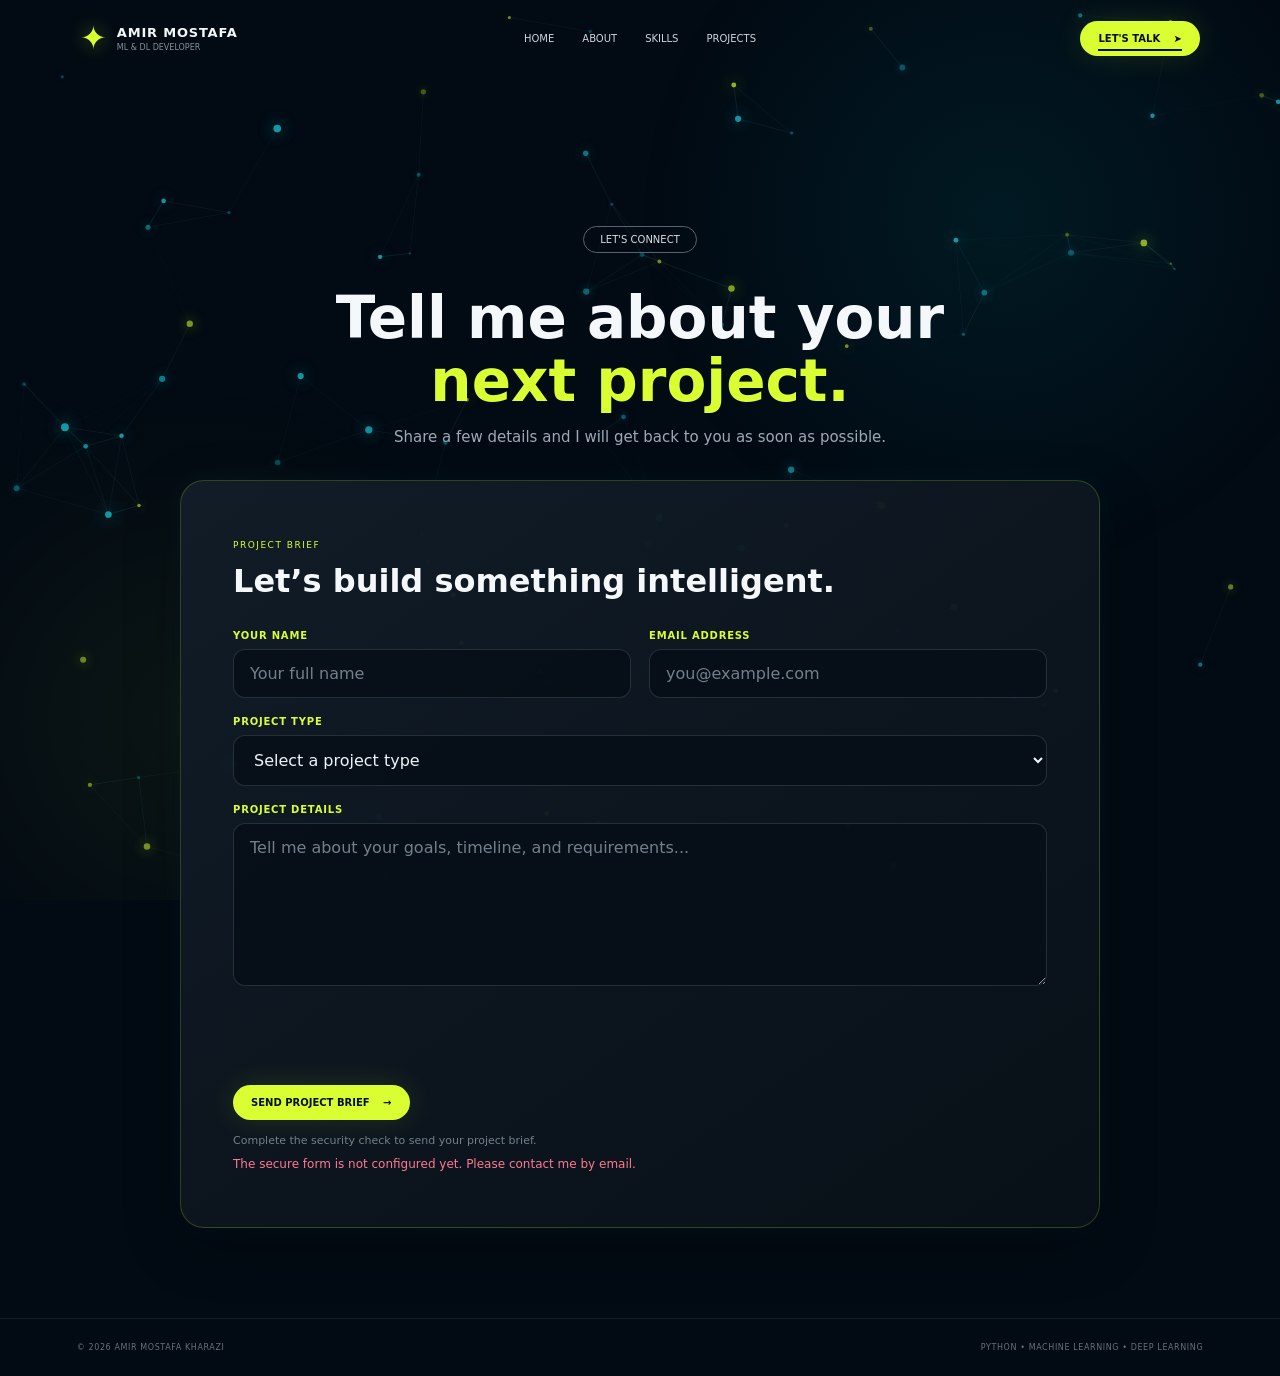
==== commit 408fc3a9: "Update portfolio and harden contact form Fix contact submissions, make project cards fully clickable" ====
--- a/contact.html
+++ b/contact.html
@@ -4,6 +4,9 @@
   <meta charset="UTF-8" />
   <meta name="viewport" content="width=device-width, initial-scale=1.0" />
   <meta name="description" content="Start a project with Amir Mostafa Kharazi." />
+  <meta http-equiv="Content-Security-Policy" content="default-src 'self'; base-uri 'self'; object-src 'none'; script-src 'self' https://challenges.cloudflare.com; style-src 'self' 'unsafe-inline' https://fonts.googleapis.com; font-src 'self' https://fonts.gstatic.com; img-src 'self'; connect-src 'self' https://vxueupjqhteroleeolpr.supabase.co https://challenges.cloudflare.com; frame-src https://challenges.cloudflare.com; form-action 'self'; upgrade-insecure-requests" />
+  <meta name="referrer" content="strict-origin-when-cross-origin" />
+  <meta name="turnstile-site-key" content="REPLACE_WITH_TURNSTILE_SITE_KEY" />
   <title>Let's Connect | Amir Mostafa Kharazi</title>
   <link rel="preconnect" href="https://fonts.googleapis.com" />
   <link rel="preconnect" href="https://fonts.gstatic.com" crossorigin />
@@ -27,10 +30,9 @@
       <a href="index.html#about">ABOUT</a>
       <a href="index.html#skills">SKILLS</a>
       <a href="index.html#projects">PROJECTS</a>
-      <a class="active" href="contact.html">CONTACT</a>
     </nav>
     <div class="nav-actions">
-      <a class="talk-btn" href="contact.html">LET'S TALK <span>➤</span></a>
+      <a class="talk-btn active" href="contact.html" aria-current="page">LET'S TALK <span>➤</span></a>
     </div>
   </header>
 
@@ -50,11 +52,11 @@
         <div class="form-grid">
           <label>
             <span>YOUR NAME</span>
-            <input type="text" name="name" autocomplete="name" placeholder="Your full name" required />
+            <input type="text" name="name" autocomplete="name" maxlength="120" placeholder="Your full name" required />
           </label>
           <label>
             <span>EMAIL ADDRESS</span>
-            <input type="email" name="email" autocomplete="email" placeholder="you@example.com" required />
+            <input type="email" name="email" autocomplete="email" maxlength="320" placeholder="you@example.com" required />
           </label>
         </div>
         <label>
@@ -71,17 +73,25 @@
         </label>
         <label>
           <span>PROJECT DETAILS</span>
-          <textarea name="details" rows="7" placeholder="Tell me about your goals, timeline, and requirements..." required></textarea>
+          <textarea name="details" rows="7" maxlength="10000" placeholder="Tell me about your goals, timeline, and requirements..." required></textarea>
         </label>
+        <div class="form-honeypot" aria-hidden="true">
+          <label>
+            <span>LEAVE THIS FIELD EMPTY</span>
+            <input type="text" name="website" tabindex="-1" autocomplete="off" />
+          </label>
+        </div>
+        <div id="turnstileWidget" aria-label="Security verification"></div>
         <button class="primary-btn form-submit" type="submit">SEND PROJECT BRIEF <span>→</span></button>
-        <p class="form-note">Your message is securely saved and sent directly to Amir.</p>
+        <p class="form-note">Complete the security check to send your project brief.</p>
         <p class="form-status" role="status" aria-live="polite"></p>
       </form>
     </section>
   </main>
 
   <footer><span>© 2026 AMIR MOSTAFA KHARAZI</span><span>PYTHON • MACHINE LEARNING • DEEP LEARNING</span></footer>
-  <script src="js/script.js"></script>
-  <script src="js/contact.js"></script>
+  <script src="js/script.js" defer></script>
+  <script src="https://challenges.cloudflare.com/turnstile/v0/api.js?render=explicit" defer></script>
+  <script src="js/contact.js" defer></script>
 </body>
 </html>
--- a/css/style.css
+++ b/css/style.css
@@ -52,6 +52,10 @@
 .section {
   width: min(var(--max), calc(100% - 48px));
   margin: auto;
+}
+
+.text-justify {
+  text-align: justify;
 }
 
 
@@ -130,8 +134,23 @@
   color: #fff;
 }
 
-.navbar > nav a:hover::after {
+.navbar > nav a:hover::after,
+.navbar > nav a.active::after {
   transform: scaleX(1);
+}
+
+.talk-btn.active {
+  position: relative;
+}
+
+.talk-btn.active::after {
+  content: "";
+  position: absolute;
+  right: 18px;
+  bottom: 5px;
+  left: 18px;
+  height: 2px;
+  background: #071008;
 }
 
 .nav-actions {
@@ -643,6 +662,20 @@
   margin-top: 8px;
 }
 
+.form-honeypot {
+  position: absolute;
+  width: 1px;
+  height: 1px;
+  overflow: hidden;
+  clip-path: inset(50%);
+  white-space: nowrap;
+}
+
+#turnstileWidget {
+  min-height: 65px;
+  margin: 18px 0 8px;
+}
+
 .form-note {
   margin: 14px 0 0;
   color: #71808b;
@@ -1216,9 +1249,25 @@
 }
 
 .project-body > a {
+  position: static;
   color: var(--lime);
   font-size: 8px;
   font-weight: 800;
+}
+
+.project-body > a::after,
+.project-detail-card .primary-btn::after {
+  content: "";
+  position: absolute;
+  inset: 0;
+  z-index: 1;
+}
+
+.project-body > a:focus-visible::after,
+.project-detail-card .primary-btn:focus-visible::after {
+  outline: 2px solid var(--lime);
+  outline-offset: -4px;
+  border-radius: inherit;
 }
 
 .project-card.hidden {
@@ -1672,6 +1721,20 @@
   background-repeat: no-repeat;
   background-position: center;
 }
+
+.project-art.resnet {
+  background-image:
+    radial-gradient(circle at 30% 45%, rgba(217, 255, 50, 0.3), transparent 25%),
+    linear-gradient(135deg, #10243a, #10131d 55%, #172b35);
+}
+
+.project-art.power-consumption {
+  background-image:
+    linear-gradient(155deg, transparent 47%, rgba(24, 217, 232, 0.8) 48%, transparent 49%),
+    linear-gradient(20deg, transparent 58%, rgba(217, 255, 50, 0.7) 59%, transparent 60%),
+    linear-gradient(135deg, #0b1821, #10272d);
+}
+
 .project-art.cifar {
     background-image: url('../assets/images/cifar100.png');
     background-size: cover;
@@ -2172,7 +2235,8 @@
 
 
   .navbar > nav a:hover,
-  .navbar > nav a:focus-visible {
+  .navbar > nav a:focus-visible,
+  .navbar > nav a.active {
     color: var(--lime);
     background: rgba(217, 255, 50, 0.08);
     border-color: rgba(217, 255, 50, 0.28);
@@ -2221,7 +2285,7 @@
 .projects-hero h1 em { color: var(--lime); font-style: normal; }
 .projects-hero p { color: var(--muted); font-size: 14px; line-height: 1.9; }
 .project-detail-grid { display: grid; grid-template-columns: repeat(2, minmax(0,1fr)); gap: 20px; }
-.project-detail-card { padding: 30px; border: 1px solid rgba(217,255,50,.18); border-radius: 18px; background: linear-gradient(145deg, rgba(18,29,40,.96), rgba(8,16,24,.96)); transition: transform .3s ease, border-color .3s ease; }
+.project-detail-card { position: relative; padding: 30px; border: 1px solid rgba(217,255,50,.18); border-radius: 18px; background: linear-gradient(145deg, rgba(18,29,40,.96), rgba(8,16,24,.96)); transition: transform .3s ease, border-color .3s ease; }
 .project-detail-card:hover { transform: translateY(-6px); border-color: rgba(217,255,50,.5); }
 .project-detail-card h2 { margin: 12px 0; font-size: 23px; }
 .project-detail-card p { min-height: 78px; color: var(--muted); font-size: 13px; line-height: 1.8; }
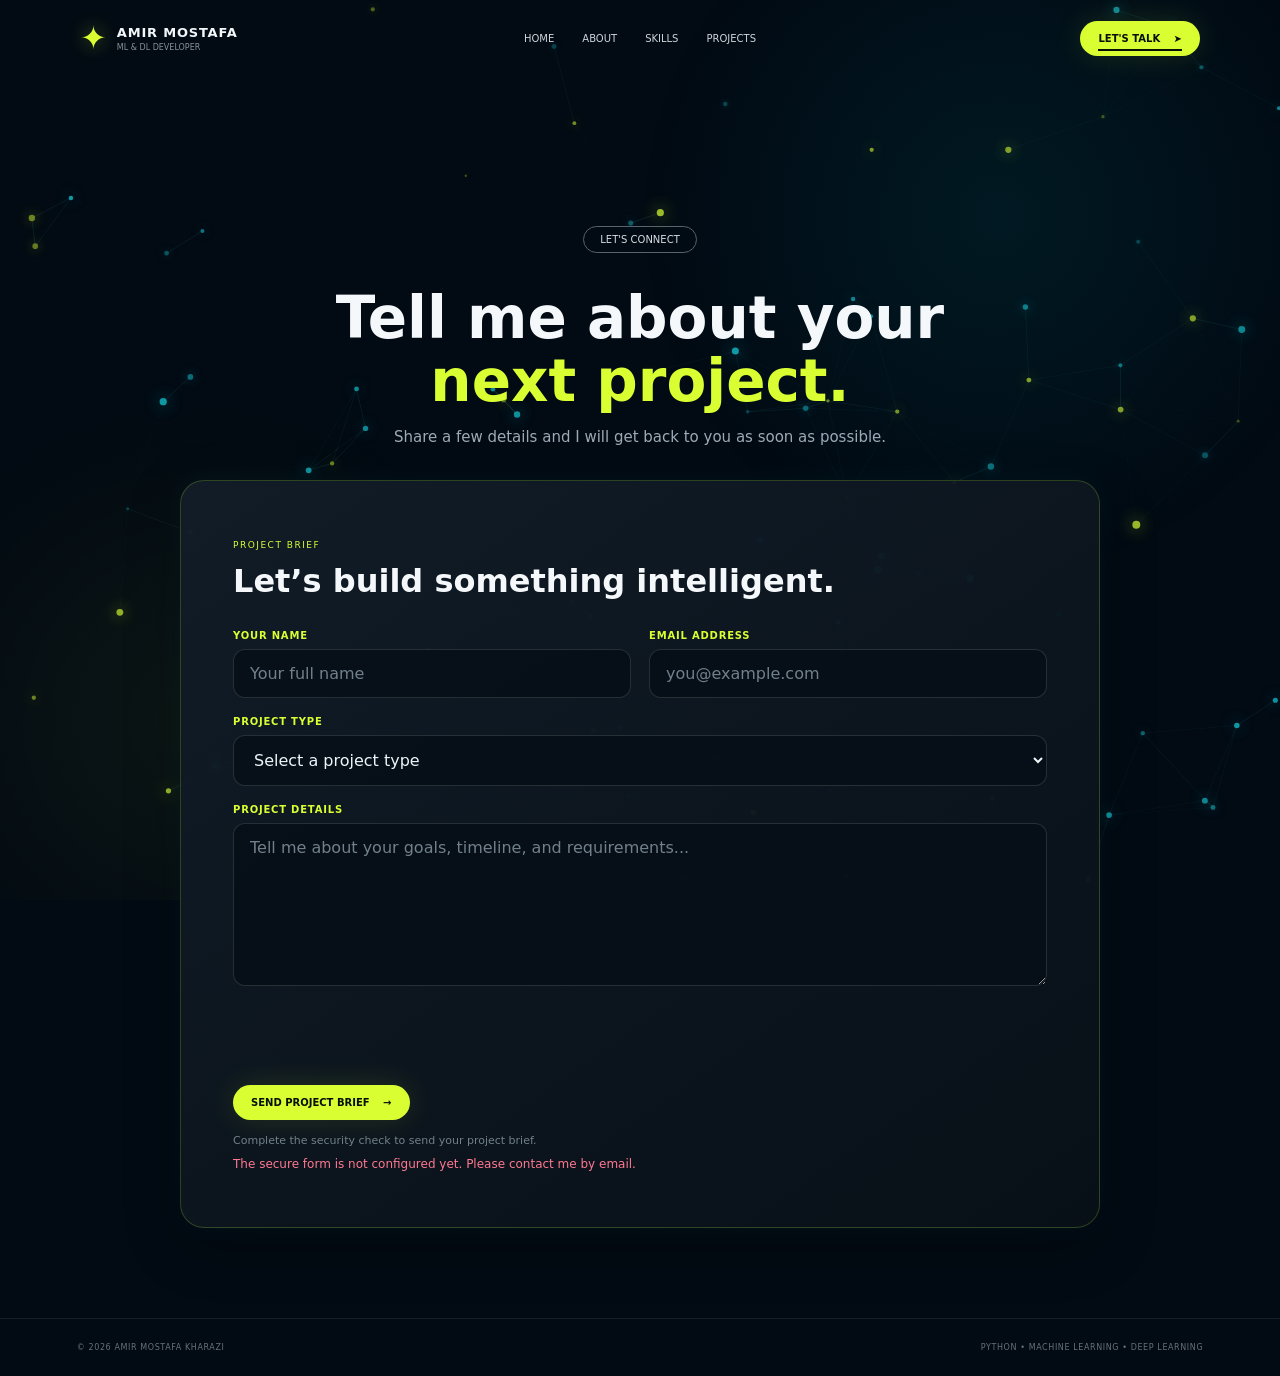
==== commit af784ec3: "Make project cards fully clickable and fix form feedback Use the repository links as full-card targe" ====
--- a/contact.html
+++ b/contact.html
@@ -52,7 +52,7 @@
         <div class="form-grid">
           <label>
             <span>YOUR NAME</span>
-            <input type="text" name="name" autocomplete="name" maxlength="120" placeholder="Your full name" required />
+            <input type="text" name="name" autocomplete="name" minlength="2" maxlength="120" placeholder="Your full name" required />
           </label>
           <label>
             <span>EMAIL ADDRESS</span>
@@ -73,9 +73,9 @@
         </label>
         <label>
           <span>PROJECT DETAILS</span>
-          <textarea name="details" rows="7" maxlength="10000" placeholder="Tell me about your goals, timeline, and requirements..." required></textarea>
+          <textarea name="details" rows="7" minlength="10" maxlength="10000" placeholder="Tell me about your goals, timeline, and requirements..." required></textarea>
         </label>
-        <div class="form-honeypot" aria-hidden="true">
+        <div class="form-honeypot" aria-hidden="true" hidden>
           <label>
             <span>LEAVE THIS FIELD EMPTY</span>
             <input type="text" name="website" tabindex="-1" autocomplete="off" />
--- a/css/style.css
+++ b/css/style.css
@@ -1248,25 +1248,16 @@
   font-size: 7px;
 }
 
-.project-body > a {
-  position: static;
+.project-body .project-link-label {
   color: var(--lime);
   font-size: 8px;
   font-weight: 800;
 }
 
-.project-body > a::after,
-.project-detail-card .primary-btn::after {
-  content: "";
-  position: absolute;
-  inset: 0;
-  z-index: 1;
-}
-
-.project-body > a:focus-visible::after,
-.project-detail-card .primary-btn:focus-visible::after {
+.project-card:focus-visible,
+.project-detail-card:focus-visible {
   outline: 2px solid var(--lime);
-  outline-offset: -4px;
+  outline-offset: 4px;
   border-radius: inherit;
 }
 
@@ -1857,9 +1848,12 @@
 
 
 .project-card {
+  display: block;
   position: relative;
   isolation: isolate;
   overflow: hidden;
+  color: inherit;
+  text-decoration: none;
   border: 1px solid rgba(180, 255, 57, 0.18);
   border-radius: 18px;
   transition:
@@ -2285,11 +2279,13 @@
 .projects-hero h1 em { color: var(--lime); font-style: normal; }
 .projects-hero p { color: var(--muted); font-size: 14px; line-height: 1.9; }
 .project-detail-grid { display: grid; grid-template-columns: repeat(2, minmax(0,1fr)); gap: 20px; }
-.project-detail-card { position: relative; padding: 30px; border: 1px solid rgba(217,255,50,.18); border-radius: 18px; background: linear-gradient(145deg, rgba(18,29,40,.96), rgba(8,16,24,.96)); transition: transform .3s ease, border-color .3s ease; }
+.project-detail-card { position: relative; display: block; padding: 30px; border: 1px solid rgba(217,255,50,.18); border-radius: 18px; background: linear-gradient(145deg, rgba(18,29,40,.96), rgba(8,16,24,.96)); color: inherit; text-decoration: none; transition: transform .3s ease, border-color .3s ease; }
 .project-detail-card:hover { transform: translateY(-6px); border-color: rgba(217,255,50,.5); }
 .project-detail-card h2 { margin: 12px 0; font-size: 23px; }
 .project-detail-card p { min-height: 78px; color: var(--muted); font-size: 13px; line-height: 1.8; }
 .project-meta { margin: 18px 0 24px; color: var(--cyan); font-size: 11px; letter-spacing: .4px; }
+.project-card-cta { display: inline-flex; align-items: center; }
+.project-card-cta span { margin-left: 10px; }
 @media (max-width: 760px) {
   .project-detail-grid { grid-template-columns: 1fr; }
   .projects-page { padding-top: 35px; }
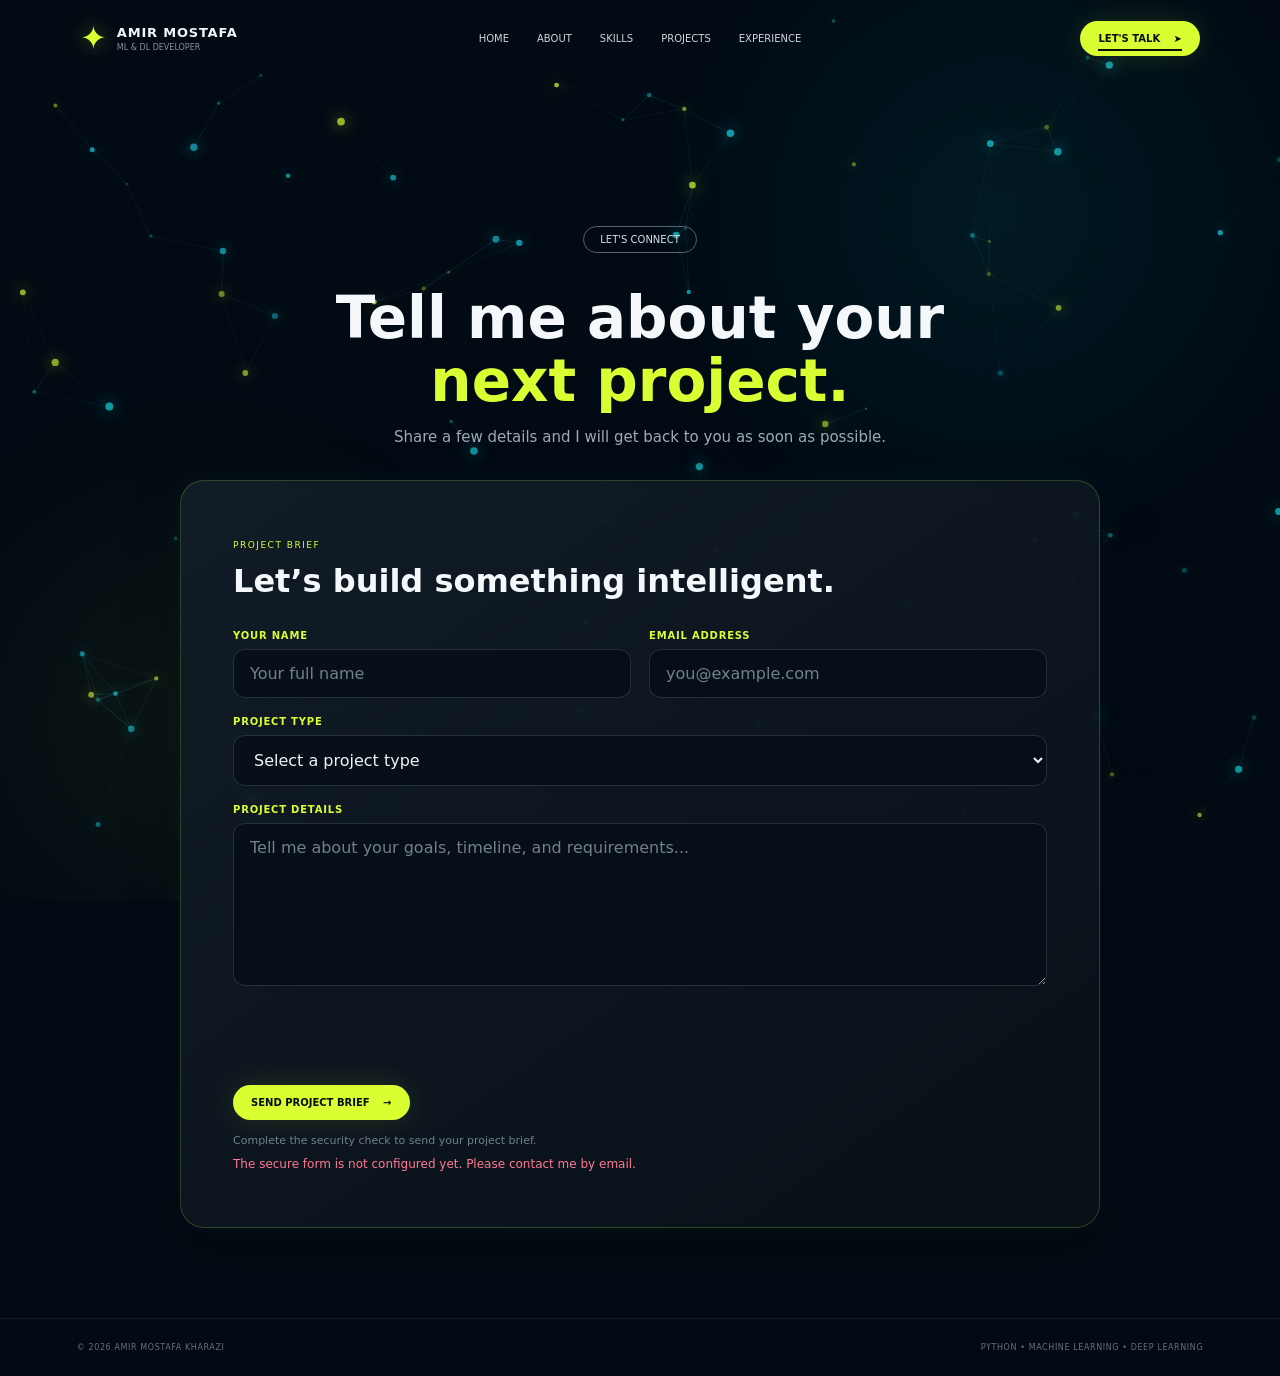
==== commit 92c5a8d6: "Add dedicated experience page Move experience details off the homepage, add consistent navigation li" ====
--- a/contact.html
+++ b/contact.html
@@ -30,6 +30,7 @@
       <a href="index.html#about">ABOUT</a>
       <a href="index.html#skills">SKILLS</a>
       <a href="index.html#projects">PROJECTS</a>
+      <a href="experience.html">EXPERIENCE</a>
     </nav>
     <div class="nav-actions">
       <a class="talk-btn active" href="contact.html" aria-current="page">LET'S TALK <span>➤</span></a>
--- a/css/style.css
+++ b/css/style.css
@@ -1248,10 +1248,26 @@
   font-size: 7px;
 }
 
-.project-body .project-link-label {
+.project-body > a {
+  position: static;
   color: var(--lime);
   font-size: 8px;
   font-weight: 800;
+}
+
+.project-body > a::after,
+.project-detail-card .primary-btn::after {
+  content: "";
+  position: absolute;
+  inset: 0;
+  z-index: 1;
+}
+
+.project-body > a:focus-visible::after,
+.project-detail-card .primary-btn:focus-visible::after {
+  outline: 2px solid var(--lime);
+  outline-offset: -4px;
+  border-radius: inherit;
 }
 
 .project-card:focus-visible,
@@ -2212,6 +2228,15 @@
     display: none;
   }
 
+  .navbar > nav a.active::after {
+    display: block;
+    right: 18px;
+    bottom: 5px;
+    left: 18px;
+    width: auto;
+    transform: scaleX(1);
+  }
+
 
   .navbar > nav a {
     width: 100%;
@@ -2279,13 +2304,11 @@
 .projects-hero h1 em { color: var(--lime); font-style: normal; }
 .projects-hero p { color: var(--muted); font-size: 14px; line-height: 1.9; }
 .project-detail-grid { display: grid; grid-template-columns: repeat(2, minmax(0,1fr)); gap: 20px; }
-.project-detail-card { position: relative; display: block; padding: 30px; border: 1px solid rgba(217,255,50,.18); border-radius: 18px; background: linear-gradient(145deg, rgba(18,29,40,.96), rgba(8,16,24,.96)); color: inherit; text-decoration: none; transition: transform .3s ease, border-color .3s ease; }
+.project-detail-card { position: relative; padding: 30px; border: 1px solid rgba(217,255,50,.18); border-radius: 18px; background: linear-gradient(145deg, rgba(18,29,40,.96), rgba(8,16,24,.96)); transition: transform .3s ease, border-color .3s ease; }
 .project-detail-card:hover { transform: translateY(-6px); border-color: rgba(217,255,50,.5); }
 .project-detail-card h2 { margin: 12px 0; font-size: 23px; }
 .project-detail-card p { min-height: 78px; color: var(--muted); font-size: 13px; line-height: 1.8; }
 .project-meta { margin: 18px 0 24px; color: var(--cyan); font-size: 11px; letter-spacing: .4px; }
-.project-card-cta { display: inline-flex; align-items: center; }
-.project-card-cta span { margin-left: 10px; }
 @media (max-width: 760px) {
   .project-detail-grid { grid-template-columns: 1fr; }
   .projects-page { padding-top: 35px; }
@@ -2631,3 +2654,235 @@
     margin: 10px 0 0;
   }
 }
+
+/* ===== EXPERIENCE PAGE ===== */
+.experience-page {
+  min-height: calc(100vh - 160px);
+  padding: 70px 0 90px;
+}
+
+.experience-hero {
+  max-width: 780px;
+  margin: 0 auto 70px;
+  text-align: center;
+}
+
+.experience-hero h1 {
+  margin: 0 0 18px;
+  font-size: clamp(36px, 6vw, 66px);
+  line-height: 1.08;
+  letter-spacing: -2px;
+}
+
+.experience-hero h1 em,
+.experience-contact h2 em {
+  color: var(--lime);
+  font-style: normal;
+}
+
+.experience-hero p {
+  max-width: 680px;
+  margin: 0 auto 26px;
+  color: var(--muted);
+  font-size: 14px;
+  line-height: 1.9;
+}
+
+.experience-list {
+  position: relative;
+  max-width: 850px;
+  margin: 0 auto 90px;
+}
+
+.experience-list::before {
+  content: "";
+  position: absolute;
+  top: 8px;
+  bottom: 8px;
+  left: 142px;
+  width: 1px;
+  background: rgba(217, 255, 50, 0.25);
+}
+
+.experience-entry {
+  position: relative;
+  display: grid;
+  grid-template-columns: 142px minmax(0, 1fr);
+  gap: 34px;
+  padding-bottom: 48px;
+}
+
+.experience-entry:last-child {
+  padding-bottom: 0;
+}
+
+.experience-entry-date {
+  position: relative;
+  padding-top: 3px;
+  color: var(--lime);
+  font-size: 9px;
+  letter-spacing: 0.7px;
+}
+
+.experience-entry-dot {
+  position: absolute;
+  top: 2px;
+  right: -40px;
+  width: 13px;
+  height: 13px;
+  border: 3px solid var(--bg);
+  border-radius: 50%;
+  background: var(--lime);
+  box-shadow: 0 0 15px rgba(217, 255, 50, 0.55);
+}
+
+.experience-entry-content,
+.experience-focus-card {
+  padding: 28px;
+  border: 1px solid rgba(217, 255, 50, 0.16);
+  border-radius: 18px;
+  background: linear-gradient(145deg, rgba(18, 29, 40, 0.96), rgba(8, 16, 24, 0.96));
+}
+
+.experience-entry-content h2,
+.experience-focus-card h2 {
+  margin: 10px 0;
+  font-size: 22px;
+}
+
+.experience-entry-content p,
+.experience-focus-card p {
+  color: var(--muted);
+  font-size: 12px;
+  line-height: 1.85;
+}
+
+.experience-tags {
+  display: flex;
+  flex-wrap: wrap;
+  gap: 8px;
+  margin-top: 20px;
+  list-style: none;
+}
+
+.experience-tags li {
+  padding: 7px 10px;
+  border: 1px solid rgba(217, 255, 50, 0.16);
+  border-radius: 20px;
+  color: #d3dae0;
+  font-size: 9px;
+}
+
+.experience-focus {
+  margin-bottom: 70px;
+}
+
+.experience-focus .section-heading {
+  margin-bottom: 28px;
+}
+
+.experience-focus-grid {
+  display: grid;
+  grid-template-columns: repeat(2, minmax(0, 1fr));
+  gap: 18px;
+}
+
+.experience-focus-card {
+  min-height: 180px;
+}
+
+.experience-contact {
+  display: flex;
+  align-items: center;
+  justify-content: space-between;
+  gap: 28px;
+  padding: 34px;
+  border: 1px solid rgba(217, 255, 50, 0.16);
+  border-radius: 18px;
+  background: linear-gradient(145deg, rgba(18, 29, 40, 0.88), rgba(8, 16, 24, 0.88));
+}
+
+.experience-contact h2 {
+  margin: 10px 0;
+  font-size: 28px;
+}
+
+.experience-contact p {
+  color: var(--muted);
+  font-size: 12px;
+  line-height: 1.8;
+}
+
+@media (max-width: 760px) {
+  .experience-page {
+    padding-top: 35px;
+    padding-bottom: 60px;
+  }
+
+  .experience-hero {
+    margin-bottom: 48px;
+    text-align: left;
+  }
+
+  .experience-hero h1 {
+    letter-spacing: -1.5px;
+  }
+
+  .experience-hero p {
+    font-size: 12px;
+  }
+
+  .experience-list::before {
+    left: 5px;
+  }
+
+  .experience-entry {
+    grid-template-columns: 1fr;
+    gap: 12px;
+    padding-left: 30px;
+    padding-bottom: 32px;
+  }
+
+  .experience-entry-date {
+    padding-left: 2px;
+  }
+
+  .experience-entry-dot {
+    top: 0;
+    right: auto;
+    left: -31px;
+  }
+
+  .experience-entry-content {
+    padding: 22px;
+  }
+
+  .experience-focus-grid {
+    grid-template-columns: 1fr;
+  }
+
+  .experience-focus-card {
+    min-height: auto;
+  }
+
+  .experience-contact {
+    align-items: flex-start;
+    flex-direction: column;
+    padding: 26px;
+  }
+}
+
+@media (max-width: 500px) {
+  .experience-hero h1 {
+    font-size: clamp(34px, 10vw, 46px);
+  }
+
+  .experience-entry-content h2,
+  .experience-focus-card h2 {
+    font-size: 19px;
+  }
+
+  .experience-contact h2 {
+    font-size: 24px;
+  }
+}
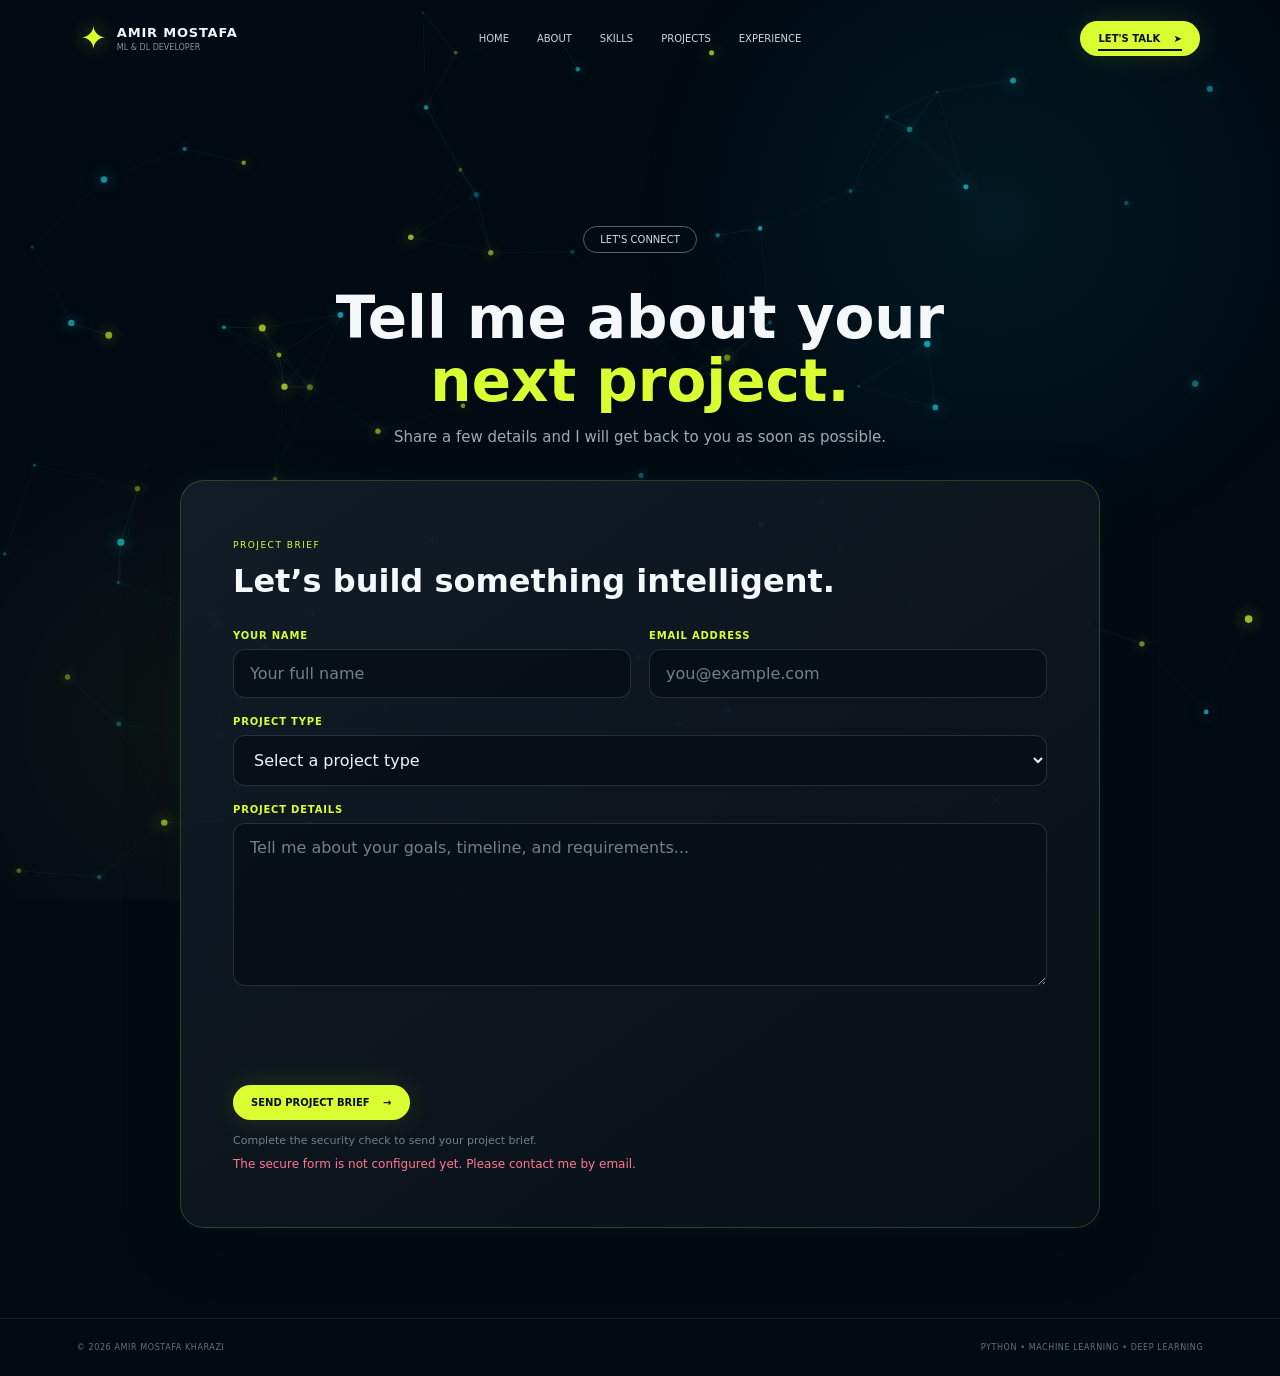
==== commit 44543c6c: "Expand project and experience pages Show selected projects on the homepage, move the full catalog an" ====
--- a/contact.html
+++ b/contact.html
@@ -29,7 +29,7 @@
       <a href="index.html#home">HOME</a>
       <a href="index.html#about">ABOUT</a>
       <a href="index.html#skills">SKILLS</a>
-      <a href="index.html#projects">PROJECTS</a>
+      <a href="projects.html">PROJECTS</a>
       <a href="experience.html">EXPERIENCE</a>
     </nav>
     <div class="nav-actions">
--- a/css/style.css
+++ b/css/style.css
@@ -130,12 +130,14 @@
 }
 
 .navbar > nav a:hover,
-.navbar > nav a.active {
+.navbar > nav a.active,
+.navbar > nav a[aria-current="page"] {
   color: #fff;
 }
 
 .navbar > nav a:hover::after,
-.navbar > nav a.active::after {
+.navbar > nav a.active::after,
+.navbar > nav a[aria-current="page"]::after {
   transform: scaleX(1);
 }
 
@@ -1255,16 +1257,18 @@
   font-weight: 800;
 }
 
-.project-body > a::after,
-.project-detail-card .primary-btn::after {
-  content: "";
+.project-card-link {
   position: absolute;
   inset: 0;
   z-index: 1;
 }
 
-.project-body > a:focus-visible::after,
-.project-detail-card .primary-btn:focus-visible::after {
+.project-body > a {
+  position: relative;
+  z-index: 2;
+}
+
+.project-card-link:focus-visible {
   outline: 2px solid var(--lime);
   outline-offset: -4px;
   border-radius: inherit;
@@ -2237,6 +2241,15 @@
     transform: scaleX(1);
   }
 
+  .navbar > nav a[aria-current="page"]::after {
+    display: block;
+    right: 18px;
+    bottom: 5px;
+    left: 18px;
+    width: auto;
+    transform: scaleX(1);
+  }
+
 
   .navbar > nav a {
     width: 100%;
@@ -2255,7 +2268,8 @@
 
   .navbar > nav a:hover,
   .navbar > nav a:focus-visible,
-  .navbar > nav a.active {
+  .navbar > nav a.active,
+  .navbar > nav a[aria-current="page"] {
     color: var(--lime);
     background: rgba(217, 255, 50, 0.08);
     border-color: rgba(217, 255, 50, 0.28);
@@ -2303,14 +2317,7 @@
 .projects-hero h1 { margin: 18px 0; font-size: clamp(34px, 6vw, 64px); line-height: 1.08; }
 .projects-hero h1 em { color: var(--lime); font-style: normal; }
 .projects-hero p { color: var(--muted); font-size: 14px; line-height: 1.9; }
-.project-detail-grid { display: grid; grid-template-columns: repeat(2, minmax(0,1fr)); gap: 20px; }
-.project-detail-card { position: relative; padding: 30px; border: 1px solid rgba(217,255,50,.18); border-radius: 18px; background: linear-gradient(145deg, rgba(18,29,40,.96), rgba(8,16,24,.96)); transition: transform .3s ease, border-color .3s ease; }
-.project-detail-card:hover { transform: translateY(-6px); border-color: rgba(217,255,50,.5); }
-.project-detail-card h2 { margin: 12px 0; font-size: 23px; }
-.project-detail-card p { min-height: 78px; color: var(--muted); font-size: 13px; line-height: 1.8; }
-.project-meta { margin: 18px 0 24px; color: var(--cyan); font-size: 11px; letter-spacing: .4px; }
 @media (max-width: 760px) {
-  .project-detail-grid { grid-template-columns: 1fr; }
   .projects-page { padding-top: 35px; }
   .projects-hero { text-align: left; }
 }
@@ -2675,7 +2682,9 @@
 }
 
 .experience-hero h1 em,
-.experience-contact h2 em {
+.experience-contact h2 em,
+.journey-heading h2 em,
+.journey-branches-heading h2 em {
   color: var(--lime);
   font-style: normal;
 }
@@ -2688,70 +2697,142 @@
   line-height: 1.9;
 }
 
-.experience-list {
-  position: relative;
-  max-width: 850px;
-  margin: 0 auto 90px;
-}
-
-.experience-list::before {
-  content: "";
-  position: absolute;
-  top: 8px;
-  bottom: 8px;
-  left: 142px;
-  width: 1px;
-  background: rgba(217, 255, 50, 0.25);
-}
-
-.experience-entry {
+.journey-section {
+  margin-bottom: 86px;
+}
+
+.journey-heading {
+  display: flex;
+  align-items: end;
+  justify-content: space-between;
+  gap: 32px;
+  margin-bottom: 38px;
+}
+
+.journey-heading h2,
+.journey-branches-heading h2 {
+  max-width: 590px;
+  margin-top: 10px;
+  font-size: clamp(26px, 4vw, 40px);
+  line-height: 1.18;
+}
+
+.journey-heading > p,
+.journey-branches-heading > p {
+  max-width: 340px;
+  color: var(--muted);
+  font-size: 12px;
+  line-height: 1.8;
+}
+
+.journey-track {
   position: relative;
   display: grid;
-  grid-template-columns: 142px minmax(0, 1fr);
-  gap: 34px;
-  padding-bottom: 48px;
-}
-
-.experience-entry:last-child {
-  padding-bottom: 0;
-}
-
-.experience-entry-date {
+  grid-template-rows: repeat(6, minmax(220px, auto));
+  isolation: isolate;
+}
+
+.journey-road {
+  position: absolute;
+  inset: 0;
+  z-index: -1;
+  width: 100%;
+  height: 100%;
+  overflow: visible;
+  pointer-events: none;
+}
+
+.journey-road-mobile {
+  display: none;
+}
+
+.journey-road-edge {
+  fill: none;
+  stroke: rgba(24, 217, 232, 0.14);
+  stroke-width: 40px;
+  stroke-linecap: round;
+  vector-effect: non-scaling-stroke;
+}
+
+.journey-road-center {
+  fill: none;
+  stroke: rgba(217, 255, 50, 0.68);
+  stroke-width: 2px;
+  stroke-dasharray: 4 12;
+  stroke-linecap: round;
+  vector-effect: non-scaling-stroke;
+}
+
+.journey-stop {
   position: relative;
-  padding-top: 3px;
+  display: grid;
+  grid-template-columns: 1fr 1fr;
+  align-items: center;
+  min-width: 0;
+}
+
+.journey-marker {
+  position: absolute;
+  top: 50%;
+  z-index: 1;
+  display: grid;
+  width: 54px;
+  height: 54px;
+  place-items: center;
+  border: 1px solid rgba(217, 255, 50, 0.65);
+  border-radius: 50%;
+  background: #0b151e;
+  box-shadow: 0 0 0 8px rgba(2, 10, 19, 0.82), 0 0 26px rgba(217, 255, 50, 0.2);
   color: var(--lime);
-  font-size: 9px;
-  letter-spacing: 0.7px;
-}
-
-.experience-entry-dot {
-  position: absolute;
-  top: 2px;
-  right: -40px;
-  width: 13px;
-  height: 13px;
-  border: 3px solid var(--bg);
-  border-radius: 50%;
-  background: var(--lime);
-  box-shadow: 0 0 15px rgba(217, 255, 50, 0.55);
-}
-
-.experience-entry-content,
-.experience-focus-card {
-  padding: 28px;
+  font-size: 12px;
+  font-weight: 800;
+  transform: translate(-50%, -50%);
+}
+
+.journey-stop:nth-of-type(odd) .journey-marker {
+  left: 24%;
+}
+
+.journey-stop:nth-of-type(even) .journey-marker {
+  left: 76%;
+}
+
+.journey-card,
+.journey-branch-card {
+  position: relative;
+  min-width: 0;
+  padding: 26px 28px;
   border: 1px solid rgba(217, 255, 50, 0.16);
   border-radius: 18px;
   background: linear-gradient(145deg, rgba(18, 29, 40, 0.96), rgba(8, 16, 24, 0.96));
-}
-
-.experience-entry-content h2,
-.experience-focus-card h2 {
-  margin: 10px 0;
+  box-shadow: 0 16px 42px rgba(0, 0, 0, 0.16);
+  transition: transform 0.3s ease, border-color 0.3s ease;
+}
+
+.journey-card:hover,
+.journey-branch-card:hover {
+  transform: translateY(-4px);
+  border-color: rgba(217, 255, 50, 0.42);
+}
+
+.journey-stop:nth-of-type(odd) .journey-card {
+  grid-column: 2;
+  margin-left: 34px;
+}
+
+.journey-stop:nth-of-type(even) .journey-card {
+  grid-column: 1;
+  margin-right: 34px;
+}
+
+.journey-card h3,
+.journey-branch-card h3 {
+  margin: 9px 0;
   font-size: 22px;
 }
 
-.experience-entry-content p,
-.experience-focus-card p {
+.journey-card p,
+.journey-branch-card p {
   color: var(--muted);
   font-size: 12px;
   line-height: 1.85;
@@ -2773,22 +2854,83 @@
   font-size: 9px;
 }
 
-.experience-focus {
-  margin-bottom: 70px;
-}
-
-.experience-focus .section-heading {
-  margin-bottom: 28px;
-}
-
-.experience-focus-grid {
+.journey-project-link {
+  display: inline-flex;
+  align-items: center;
+  gap: 12px;
+  margin-top: 18px;
+  color: var(--lime);
+  font-size: 10px;
+  font-weight: 800;
+}
+
+.journey-project-link span {
+  transition: transform 0.2s ease;
+}
+
+.journey-project-link:hover span {
+  transform: translateX(4px);
+}
+
+.journey-branches {
+  margin-bottom: 74px;
+}
+
+.journey-branches-heading {
+  max-width: 690px;
+  margin: 0 auto 36px;
+  text-align: center;
+}
+
+.journey-branches-heading > p {
+  max-width: 560px;
+  margin: 14px auto 0;
+}
+
+.journey-branches-grid {
+  position: relative;
   display: grid;
   grid-template-columns: repeat(2, minmax(0, 1fr));
-  gap: 18px;
-}
-
-.experience-focus-card {
-  min-height: 180px;
+  gap: 22px;
+  padding-top: 34px;
+}
+
+.journey-branches-grid::before,
+.journey-branches-grid::after {
+  position: absolute;
+  top: 0;
+  content: "";
+  border-color: rgba(217, 255, 50, 0.4);
+  border-style: dashed;
+}
+
+.journey-branches-grid::before {
+  right: 25%;
+  left: 25%;
+  height: 20px;
+  border-width: 1px 1px 0;
+  border-radius: 14px 14px 0 0;
+}
+
+.journey-branches-grid::after {
+  top: -22px;
+  left: 50%;
+  height: 22px;
+  border-width: 0 0 0 1px;
+}
+
+.journey-branch-card {
+  min-height: 220px;
+  padding: 28px;
+}
+
+.journey-branch-number {
+  position: absolute;
+  top: 22px;
+  right: 24px;
+  color: rgba(217, 255, 50, 0.16);
+  font-size: 48px;
+  font-weight: 800;
 }
 
 .experience-contact {
@@ -2832,37 +2974,70 @@
     font-size: 12px;
   }
 
-  .experience-list::before {
-    left: 5px;
-  }
-
-  .experience-entry {
+  .journey-heading {
+    align-items: flex-start;
+    flex-direction: column;
+    gap: 14px;
+    margin-bottom: 28px;
+  }
+
+  .journey-heading h2,
+  .journey-branches-heading h2 {
+    font-size: clamp(25px, 6vw, 34px);
+  }
+
+  .journey-track {
+    grid-template-rows: repeat(6, minmax(210px, auto));
+    margin-left: -10px;
+  }
+
+  .journey-road-desktop {
+    display: none;
+  }
+
+  .journey-road-mobile {
+    display: block;
+  }
+
+  .journey-stop {
     grid-template-columns: 1fr;
-    gap: 12px;
-    padding-left: 30px;
-    padding-bottom: 32px;
-  }
-
-  .experience-entry-date {
-    padding-left: 2px;
-  }
-
-  .experience-entry-dot {
-    top: 0;
-    right: auto;
-    left: -31px;
-  }
-
-  .experience-entry-content {
+    padding-left: 58px;
+  }
+
+  .journey-stop:nth-of-type(even) .journey-marker,
+  .journey-stop:nth-of-type(odd) .journey-marker {
+    left: 13%;
+  }
+
+  .journey-stop:nth-of-type(even) .journey-card,
+  .journey-stop:nth-of-type(odd) .journey-card {
+    grid-column: 1;
+    margin: 0;
+  }
+
+  .journey-card {
     padding: 22px;
   }
 
-  .experience-focus-grid {
+  .journey-card h3,
+  .journey-branch-card h3 {
+    font-size: 20px;
+  }
+
+  .journey-branches-grid {
     grid-template-columns: 1fr;
-  }
-
-  .experience-focus-card {
-    min-height: auto;
+    gap: 16px;
+    padding-top: 0;
+  }
+
+  .journey-branches-grid::before,
+  .journey-branches-grid::after {
+    display: none;
+  }
+
+  .journey-branch-card {
+    min-height: 0;
+    padding: 24px;
   }
 
   .experience-contact {
@@ -2877,12 +3052,68 @@
     font-size: clamp(34px, 10vw, 46px);
   }
 
-  .experience-entry-content h2,
-  .experience-focus-card h2 {
-    font-size: 19px;
+  .journey-track {
+    grid-template-rows: repeat(6, minmax(226px, auto));
+    margin-left: -18px;
+  }
+
+  .journey-stop {
+    padding-left: 50px;
+  }
+
+  .journey-marker {
+    width: 42px;
+    height: 42px;
+    font-size: 10px;
+  }
+
+  .journey-stop:nth-of-type(even) .journey-marker,
+  .journey-stop:nth-of-type(odd) .journey-marker {
+    left: 11%;
+  }
+
+  .journey-card {
+    padding: 19px;
+  }
+
+  .journey-card h3 {
+    font-size: 18px;
+  }
+
+  .journey-card p,
+  .journey-branch-card p {
+    font-size: 11px;
+  }
+
+  .journey-section {
+    margin-bottom: 62px;
+  }
+
+  .journey-branches-heading {
+    text-align: left;
+  }
+
+  .journey-branches-heading > p {
+    margin-left: 0;
   }
 
   .experience-contact h2 {
     font-size: 24px;
   }
 }
+
+.projects:not(.projects-page) .projects-grid {
+  grid-template-columns: repeat(3, minmax(0, 1fr));
+}
+
+@media (max-width: 950px) {
+  .projects:not(.projects-page) .projects-grid {
+    grid-template-columns: repeat(2, minmax(0, 1fr));
+  }
+}
+
+@media (max-width: 500px) {
+  .projects:not(.projects-page) .projects-grid {
+    grid-template-columns: 1fr;
+  }
+}
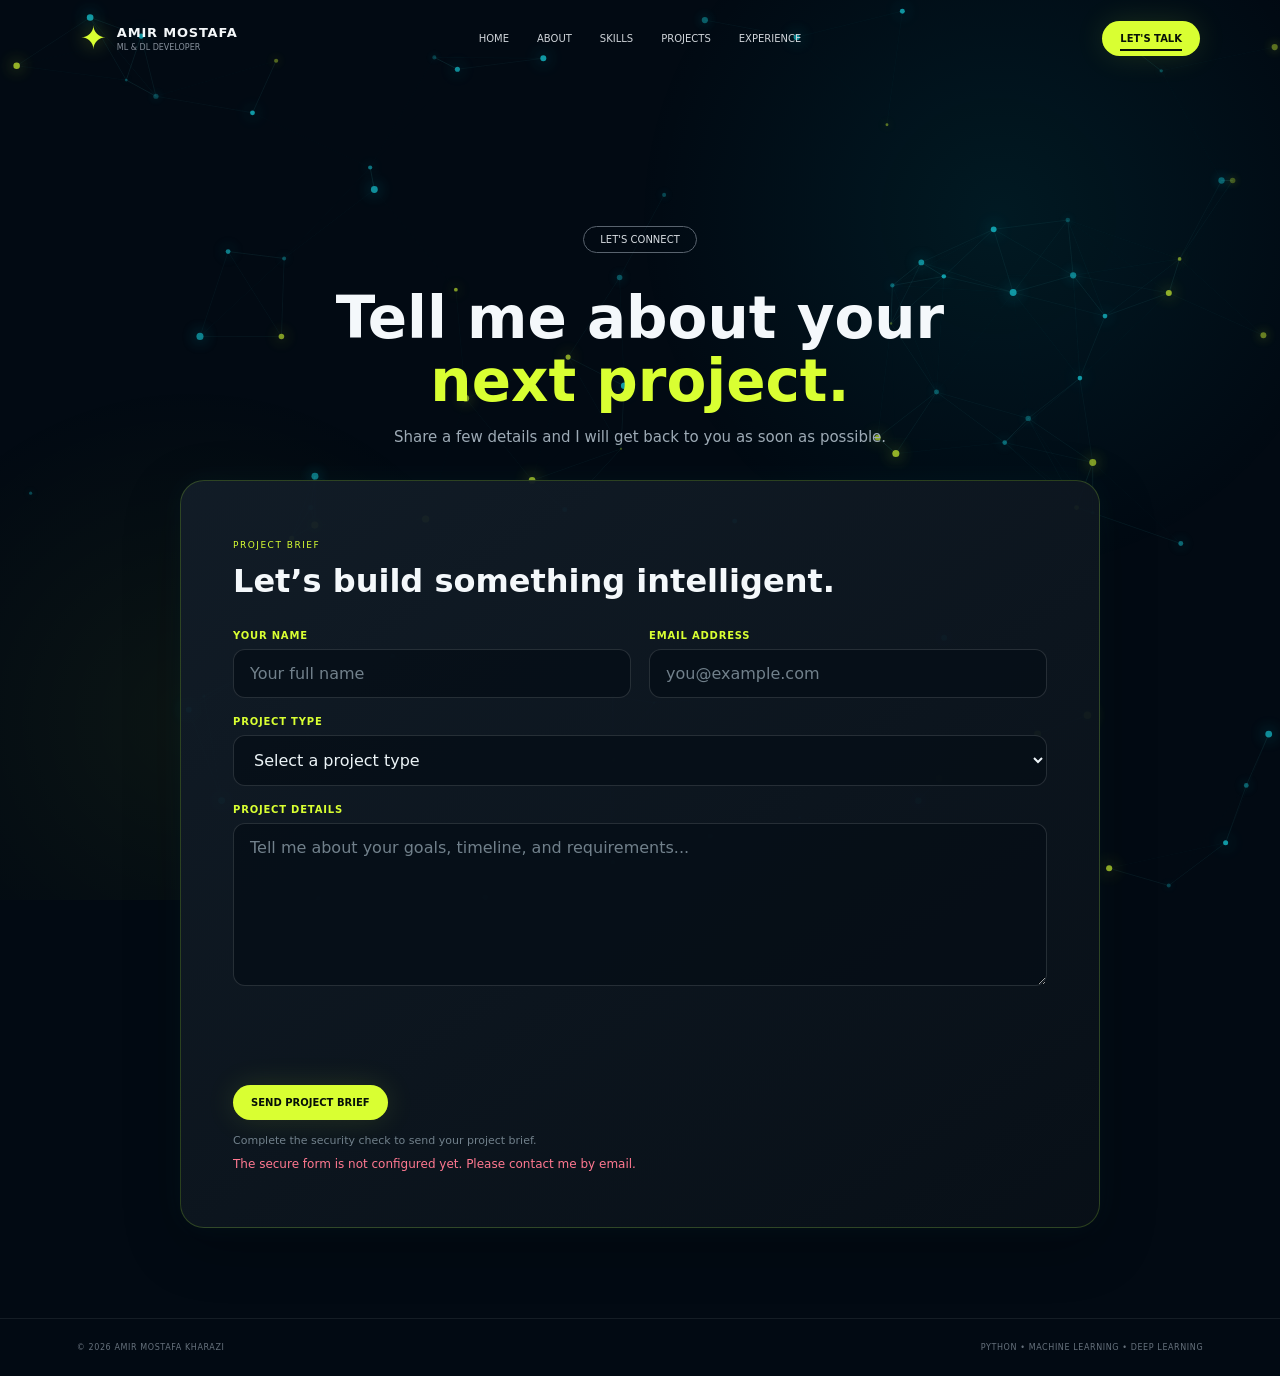
==== commit bbd62f7b: "Polish portfolio typography and responsive interactions Improve the experience journey and social li" ====
--- a/contact.html
+++ b/contact.html
@@ -10,7 +10,7 @@
   <title>Let's Connect | Amir Mostafa Kharazi</title>
   <link rel="preconnect" href="https://fonts.googleapis.com" />
   <link rel="preconnect" href="https://fonts.gstatic.com" crossorigin />
-  <link href="https://fonts.googleapis.com/css2?family=Inter:wght@400;500;600;700;800&display=swap" rel="stylesheet" />
+  <link href="https://fonts.googleapis.com/css2?family=Space+Grotesk:wght@400;500;600;700&display=swap" rel="stylesheet" />
   <link rel="stylesheet" href="css/style.css" />
 </head>
 <body class="contact-page">
@@ -33,7 +33,7 @@
       <a href="experience.html">EXPERIENCE</a>
     </nav>
     <div class="nav-actions">
-      <a class="talk-btn active" href="contact.html" aria-current="page">LET'S TALK <span>➤</span></a>
+      <a class="talk-btn active" href="contact.html" aria-current="page">LET'S TALK</a>
     </div>
   </header>
 
@@ -83,7 +83,7 @@
           </label>
         </div>
         <div id="turnstileWidget" aria-label="Security verification"></div>
-        <button class="primary-btn form-submit" type="submit">SEND PROJECT BRIEF <span>→</span></button>
+        <button class="primary-btn form-submit" type="submit">SEND PROJECT BRIEF</button>
         <p class="form-note">Complete the security check to send your project brief.</p>
         <p class="form-status" role="status" aria-live="polite"></p>
       </form>
--- a/css/style.css
+++ b/css/style.css
@@ -23,7 +23,7 @@
 }
 
 body {
-  font-family: Inter, system-ui, sans-serif;
+  font-family: "Space Grotesk", Inter, system-ui, sans-serif;
   background: var(--bg);
   color: var(--text);
   overflow-x: hidden;
@@ -202,6 +202,11 @@
 
 .talk-btn,
 .primary-btn {
+  display: inline-flex;
+  align-items: center;
+  justify-content: center;
+  flex: 0 0 auto;
+  white-space: nowrap;
   padding: 12px 18px;
   border-radius: 30px;
   background: var(--lime);
@@ -215,11 +220,6 @@
     background-color 0.25s ease;
 }
 
-.talk-btn span,
-.primary-btn span {
-  margin-left: 10px;
-}
-
 .talk-btn:hover,
 .primary-btn:hover {
   transform: translateY(-2px);
@@ -305,6 +305,10 @@
 }
 
 .secondary-btn {
+  display: inline-flex;
+  align-items: center;
+  justify-content: center;
+  white-space: nowrap;
   padding: 12px 18px;
   border: 1px solid #4a5561;
   border-radius: 30px;
@@ -2763,6 +2767,56 @@
   vector-effect: non-scaling-stroke;
 }
 
+.journey-car {
+  position: absolute;
+  top: 0;
+  left: 0;
+  z-index: 3;
+  width: 42px;
+  height: 26px;
+  pointer-events: none;
+  filter: drop-shadow(0 0 7px rgba(217, 255, 50, 0.72));
+  will-change: left, top, transform;
+}
+
+.journey-car svg {
+  display: block;
+  width: 100%;
+  height: 100%;
+  overflow: visible;
+}
+
+.journey-car-shadow {
+  fill: rgba(0, 0, 0, 0.55);
+}
+
+.journey-car-body {
+  fill: var(--lime);
+  stroke: #f3ffb0;
+  stroke-width: 0.8px;
+}
+
+.journey-car-window {
+  fill: #102a36;
+  stroke: rgba(24, 217, 232, 0.8);
+  stroke-width: 0.7px;
+}
+
+.journey-car-light {
+  fill: #fff7b0;
+  filter: drop-shadow(0 0 3px #d9ff32);
+}
+
+.journey-car-wheel {
+  fill: #081018;
+  stroke: #91a1a7;
+  stroke-width: 1px;
+}
+
+.journey-car-hub {
+  fill: #18d9e8;
+}
+
 .journey-stop {
   position: relative;
   display: grid;
@@ -2787,6 +2841,18 @@
   font-size: 12px;
   font-weight: 800;
   transform: translate(-50%, -50%);
+  transition: box-shadow 0.3s ease, background-color 0.3s ease, border-color 0.3s ease;
+}
+
+.journey-marker > span {
+  position: relative;
+  z-index: 1;
+}
+
+.journey-stop.is-active .journey-marker {
+  border-color: var(--lime);
+  background: #101c20;
+  box-shadow: 0 0 0 8px rgba(2, 10, 19, 0.82), 0 0 30px rgba(217, 255, 50, 0.65);
 }
 
 .journey-stop:nth-of-type(odd) .journey-marker {
@@ -2809,10 +2875,51 @@
   transition: transform 0.3s ease, border-color 0.3s ease;
 }
 
+.journey-card::before {
+  position: absolute;
+  inset: 0;
+  padding: 2px;
+  border-radius: inherit;
+  background: conic-gradient(
+    from var(--border-angle),
+    transparent 0deg 285deg,
+    #00f5d4 310deg,
+    #b4ff39 335deg,
+    transparent 360deg
+  );
+  content: "";
+  opacity: 0;
+  pointer-events: none;
+  -webkit-mask:
+    linear-gradient(#fff 0 0) content-box,
+    linear-gradient(#fff 0 0);
+  -webkit-mask-composite: xor;
+  mask:
+    linear-gradient(#fff 0 0) content-box,
+    linear-gradient(#fff 0 0);
+  mask-composite: exclude;
+  z-index: 1;
+}
+
+.journey-card > * {
+  position: relative;
+  z-index: 2;
+}
+
 .journey-card:hover,
 .journey-branch-card:hover {
   transform: translateY(-4px);
   border-color: rgba(217, 255, 50, 0.42);
+}
+
+.journey-card.is-active {
+  border-color: transparent;
+  box-shadow: 0 12px 34px rgba(0, 245, 212, 0.12), 0 0 28px rgba(180, 255, 57, 0.14);
+}
+
+.journey-card.is-active::before {
+  opacity: 1;
+  animation: border-spin 2.4s linear infinite;
 }
 
 .journey-stop:nth-of-type(odd) .journey-card {
@@ -2857,19 +2964,10 @@
 .journey-project-link {
   display: inline-flex;
   align-items: center;
-  gap: 12px;
   margin-top: 18px;
   color: var(--lime);
   font-size: 10px;
   font-weight: 800;
-}
-
-.journey-project-link span {
-  transition: transform 0.2s ease;
-}
-
-.journey-project-link:hover span {
-  transform: translateX(4px);
 }
 
 .journey-branches {
@@ -2931,6 +3029,70 @@
   color: rgba(217, 255, 50, 0.16);
   font-size: 48px;
   font-weight: 800;
+}
+
+.journey-social {
+  display: flex;
+  align-items: center;
+  justify-content: space-between;
+  gap: 24px;
+  margin: 0 0 28px;
+  padding: 24px 28px;
+  border: 1px solid rgba(255, 255, 255, 0.1);
+  border-radius: 18px;
+  background: rgba(13, 22, 32, 0.72);
+}
+
+.journey-social > div:first-child p {
+  margin-top: 7px;
+  color: var(--muted);
+  font-size: 11px;
+}
+
+.journey-social-links {
+  display: flex;
+  align-items: center;
+  gap: 12px;
+}
+
+.journey-social-link {
+  display: grid;
+  width: 54px;
+  height: 54px;
+  place-items: center;
+  border: 1px solid rgba(255, 255, 255, 0.17);
+  border-radius: 50%;
+  background: rgba(255, 255, 255, 0.025);
+  transition: border-color 0.25s ease, box-shadow 0.25s ease, background-color 0.25s ease;
+}
+
+.journey-social-link img {
+  display: block;
+  width: 48px;
+  height: 48px;
+  object-fit: contain;
+  transition: filter 0.25s ease;
+}
+
+.journey-social-link:hover,
+.journey-social-link:focus-visible {
+  border-color: var(--lime);
+  background-color: rgba(217, 255, 50, 0.06);
+  box-shadow: 0 0 18px rgba(217, 255, 50, 0.3);
+  animation: social-ball-bounce 0.72s ease-in-out;
+}
+
+.journey-social-link:hover img,
+.journey-social-link:focus-visible img {
+  filter: drop-shadow(0 0 5px rgba(217, 255, 50, 0.55));
+}
+
+@keyframes social-ball-bounce {
+  0%, 100% { transform: translateY(0); }
+  28% { transform: translateY(-13px); }
+  48% { transform: translateY(0); }
+  68% { transform: translateY(-6px); }
+  84% { transform: translateY(0); }
 }
 
 .experience-contact {
@@ -2999,14 +3161,28 @@
     display: block;
   }
 
+  .journey-road-edge {
+    stroke: rgba(24, 217, 232, 0.22);
+    stroke-width: 48px;
+  }
+
+  .journey-road-center {
+    stroke: rgba(217, 255, 50, 0.9);
+    stroke-width: 2.5px;
+    stroke-dasharray: 6 10;
+  }
+
   .journey-stop {
     grid-template-columns: 1fr;
     padding-left: 58px;
   }
 
-  .journey-stop:nth-of-type(even) .journey-marker,
   .journey-stop:nth-of-type(odd) .journey-marker {
-    left: 13%;
+    left: 10%;
+  }
+
+  .journey-stop:nth-of-type(even) .journey-marker {
+    left: 13.5%;
   }
 
   .journey-stop:nth-of-type(even) .journey-card,
@@ -3067,9 +3243,17 @@
     font-size: 10px;
   }
 
-  .journey-stop:nth-of-type(even) .journey-marker,
   .journey-stop:nth-of-type(odd) .journey-marker {
-    left: 11%;
+    left: 10%;
+  }
+
+  .journey-stop:nth-of-type(even) .journey-marker {
+    left: 13.5%;
+  }
+
+  .journey-car {
+    width: 34px;
+    height: 22px;
   }
 
   .journey-card {
@@ -3097,8 +3281,62 @@
     margin-left: 0;
   }
 
+  .journey-social {
+    align-items: flex-start;
+    flex-direction: column;
+    gap: 18px;
+    padding: 22px;
+  }
+
+  .journey-social-links {
+    gap: 10px;
+  }
+
   .experience-contact h2 {
     font-size: 24px;
+  }
+}
+
+@media (min-width: 761px) and (max-width: 1050px) {
+  .experience-page {
+    width: min(940px, calc(100% - 40px));
+    padding-top: 52px;
+  }
+
+  .journey-heading {
+    gap: 24px;
+  }
+
+  .journey-heading h2,
+  .journey-branches-heading h2 {
+    font-size: clamp(28px, 4vw, 36px);
+  }
+
+  .journey-track {
+    grid-template-rows: repeat(6, minmax(238px, auto));
+  }
+
+  .journey-card {
+    padding: 22px;
+  }
+
+  .journey-card h3 {
+    font-size: 20px;
+  }
+
+  .journey-card p {
+    font-size: 11px;
+  }
+}
+
+@media (prefers-reduced-motion: reduce) {
+  .journey-card,
+  .journey-card::before,
+  .journey-marker,
+  .journey-car,
+  .journey-social-link {
+    transition: none;
+    animation: none !important;
   }
 }
 
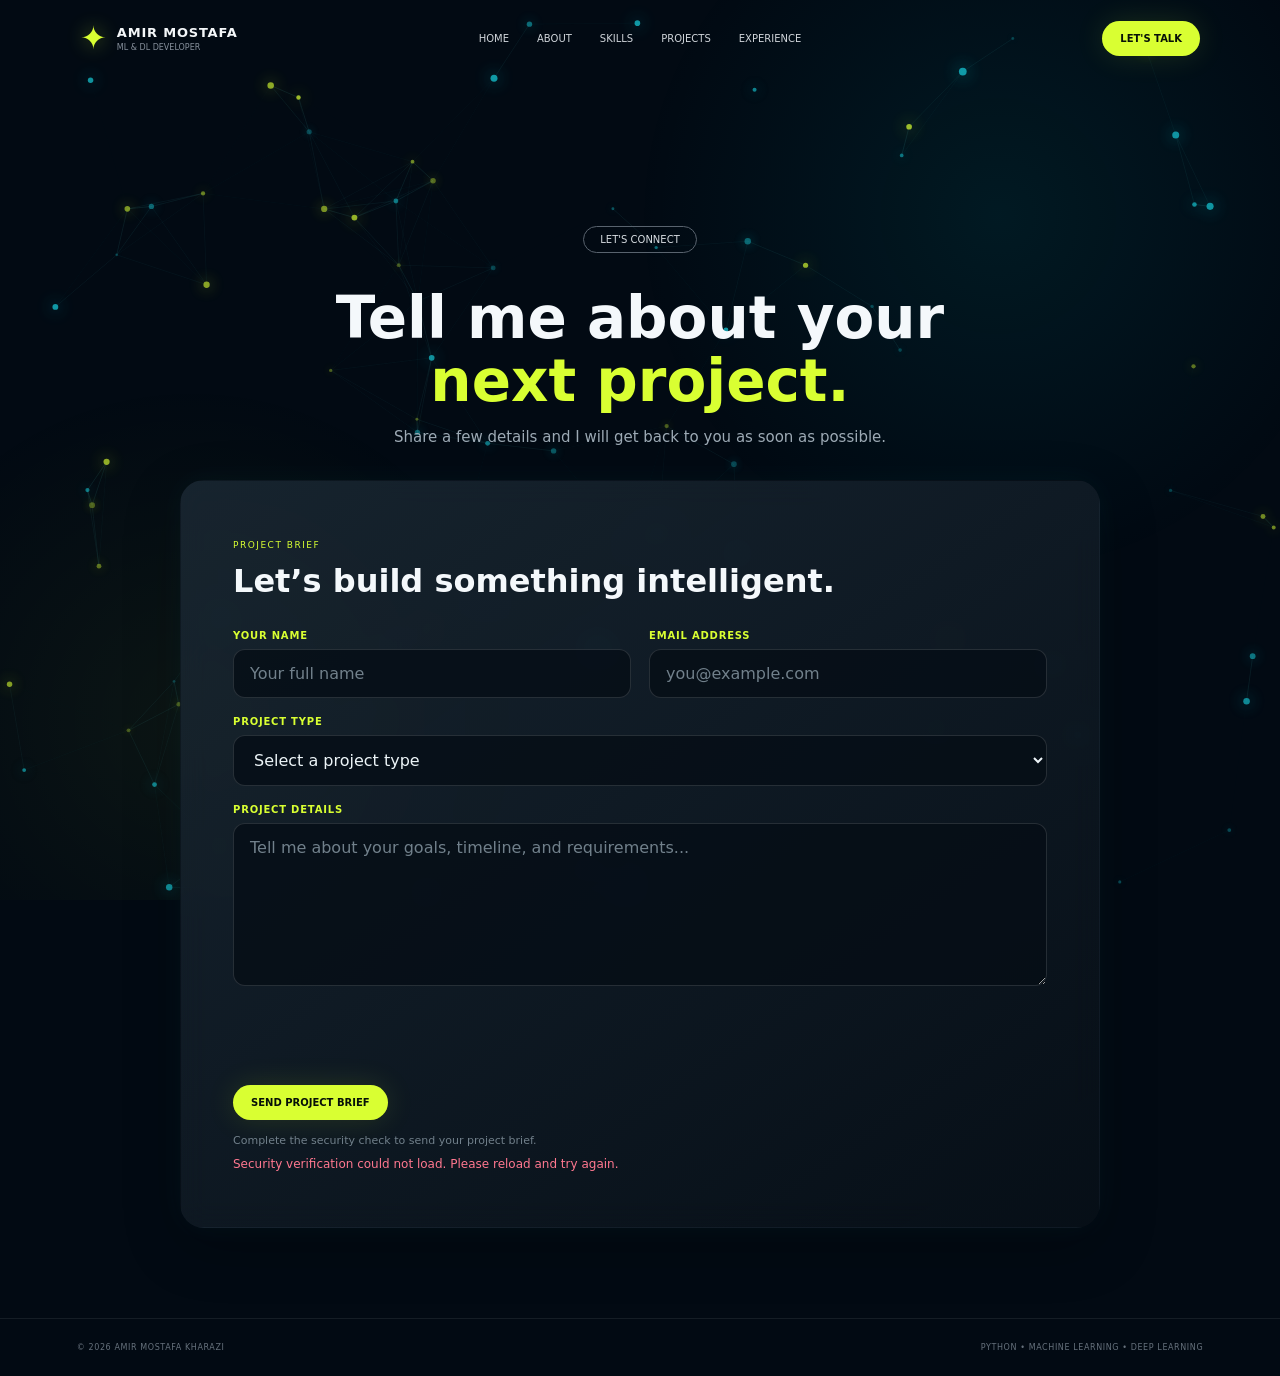
==== commit 281139e7: "new update" ====
--- a/contact.html
+++ b/contact.html
@@ -6,7 +6,7 @@
   <meta name="description" content="Start a project with Amir Mostafa Kharazi." />
   <meta http-equiv="Content-Security-Policy" content="default-src 'self'; base-uri 'self'; object-src 'none'; script-src 'self' https://challenges.cloudflare.com; style-src 'self' 'unsafe-inline' https://fonts.googleapis.com; font-src 'self' https://fonts.gstatic.com; img-src 'self'; connect-src 'self' https://vxueupjqhteroleeolpr.supabase.co https://challenges.cloudflare.com; frame-src https://challenges.cloudflare.com; form-action 'self'; upgrade-insecure-requests" />
   <meta name="referrer" content="strict-origin-when-cross-origin" />
-  <meta name="turnstile-site-key" content="REPLACE_WITH_TURNSTILE_SITE_KEY" />
+  <meta name="turnstile-site-key" content="0x4AAAAAAFznM1VHib2qiJlW" />
   <title>Let's Connect | Amir Mostafa Kharazi</title>
   <link rel="preconnect" href="https://fonts.googleapis.com" />
   <link rel="preconnect" href="https://fonts.gstatic.com" crossorigin />
--- a/css/style.css
+++ b/css/style.css
@@ -139,20 +139,6 @@
 .navbar > nav a.active::after,
 .navbar > nav a[aria-current="page"]::after {
   transform: scaleX(1);
-}
-
-.talk-btn.active {
-  position: relative;
-}
-
-.talk-btn.active::after {
-  content: "";
-  position: absolute;
-  right: 18px;
-  bottom: 5px;
-  left: 18px;
-  height: 2px;
-  background: #071008;
 }
 
 .nav-actions {
@@ -418,8 +404,9 @@
   background:
     linear-gradient(
       90deg,
-      rgba(2, 10, 19, 0.08),
-      transparent 28%,
+      rgba(2, 10, 19, 0.52),
+      rgba(2, 10, 19, 0.22) 14%,
+      transparent 34%,
       transparent 75%,
       rgba(2, 10, 19, 0.18)
     ),
@@ -816,7 +803,8 @@
   transition: transform 0.3s ease, border-color 0.3s ease;
 }
 
-.skills-arrow {
+.skills-arrow,
+.projects-arrow {
   width: 44px;
   height: 44px;
   display: grid;
@@ -837,14 +825,16 @@
     color 0.25s ease;
 }
 
-.skills-arrow:hover {
+.skills-arrow:hover,
+.projects-arrow:hover {
   transform: scale(1.12);
   background: var(--lime);
   color: #071008;
   box-shadow: 0 0 24px rgba(217, 255, 50, 0.38);
 }
 
-.skills-arrow:active {
+.skills-arrow:active,
+.projects-arrow:active {
   transform: scale(0.95);
 }
 
@@ -903,15 +893,15 @@
   gap: 14px;
   width: 100%;
   margin-bottom: 24px;
-  transition: gap 0.45s ease;
-}
-
-.category-filter:not(.open) .category-scroll-area {
-  display: none;
+  transition: gap 1.1s cubic-bezier(.4, 0, .2, 1);
 }
 
 .category-filter.open {
   gap: 14px;
+}
+
+.category-filter:not(.open) {
+  gap: 0;
 }
 
 .category-toggle {
@@ -932,7 +922,7 @@
   letter-spacing: 0.5px;
   line-height: 1.25;
   cursor: pointer;
-  transition: transform 1.8s cubic-bezier(.16, 1, .3, 1), background 0.25s ease, box-shadow 0.25s ease;
+  transition: transform 1.1s cubic-bezier(.4, 0, .2, 1), background 0.25s ease, box-shadow 0.25s ease;
 }
 
 .category-toggle:hover,
@@ -956,19 +946,23 @@
 
 .category-scroll-area {
   display: flex;
+  flex: 0 1 620px;
   align-items: center;
   gap: 10px;
   min-width: 0;
   width: min(100%, 620px);
   max-width: min(100%, 620px);
-}
-
-.category-filter.open .category-scroll-area {
-  animation: category-area-reveal 1.15s cubic-bezier(.16, 1, .3, 1) both;
-}
-
-.filters:not([hidden]) {
-  animation: categories-reveal 0.8s ease both;
+  overflow: hidden;
+  transition:
+    flex-basis 1.1s cubic-bezier(.4, 0, .2, 1),
+    width 1.1s cubic-bezier(.4, 0, .2, 1),
+    max-width 1.1s cubic-bezier(.4, 0, .2, 1);
+}
+
+.category-filter:not(.open) .category-scroll-area {
+  flex: 0 0 0;
+  width: 0;
+  max-width: 0;
 }
 
 .filters {
@@ -1002,10 +996,38 @@
   font-size: 9px;
   white-space: nowrap;
   cursor: pointer;
-  transition: 0.25s ease;
+  opacity: 0;
+  transform: translateX(18px) scale(0.96);
+  transition:
+    opacity 0.3s ease var(--category-item-delay, 0s),
+    transform 0.3s cubic-bezier(.4, 0, .2, 1) var(--category-item-delay, 0s),
+    background 0.25s ease,
+    color 0.25s ease;
   direction: ltr;
-  animation: category-item-reveal 0.85s both;
-}
+}
+
+.category-filter.open .filter {
+  opacity: 1;
+  transform: translateX(0) scale(1);
+}
+
+.category-filter.open .filter:nth-child(1) { --category-item-delay: 0s; }
+.category-filter.open .filter:nth-child(2) { --category-item-delay: 0.11s; }
+.category-filter.open .filter:nth-child(3) { --category-item-delay: 0.22s; }
+.category-filter.open .filter:nth-child(4) { --category-item-delay: 0.33s; }
+.category-filter.open .filter:nth-child(5) { --category-item-delay: 0.44s; }
+.category-filter.open .filter:nth-child(6) { --category-item-delay: 0.55s; }
+.category-filter.open .filter:nth-child(7) { --category-item-delay: 0.66s; }
+.category-filter.open .filter:nth-child(8) { --category-item-delay: 0.77s; }
+
+.category-filter:not(.open) .filter:nth-child(1) { --category-item-delay: 0.77s; }
+.category-filter:not(.open) .filter:nth-child(2) { --category-item-delay: 0.66s; }
+.category-filter:not(.open) .filter:nth-child(3) { --category-item-delay: 0.55s; }
+.category-filter:not(.open) .filter:nth-child(4) { --category-item-delay: 0.44s; }
+.category-filter:not(.open) .filter:nth-child(5) { --category-item-delay: 0.33s; }
+.category-filter:not(.open) .filter:nth-child(6) { --category-item-delay: 0.22s; }
+.category-filter:not(.open) .filter:nth-child(7) { --category-item-delay: 0.11s; }
+.category-filter:not(.open) .filter:nth-child(8) { --category-item-delay: 0s; }
 
 .category-next {
   display: inline-flex;
@@ -1037,50 +1059,12 @@
   transform: rotate(360deg);
 }
 
-@keyframes categories-reveal {
-  from {
-    opacity: 0;
-    transform: translateX(28px);
-  }
-
-  @keyframes category-area-reveal {
-    from {
-      opacity: 0;
-      transform: translateX(24px);
-    }
-    to {
-      opacity: 1;
-      transform: translateX(0);
-    }
-  }
-  to {
-    opacity: 1;
-    transform: translateX(0);
-  }
-}
-
-.filters:not([hidden]) .filter:nth-child(1) { animation-delay: 0.08s; }
-.filters:not([hidden]) .filter:nth-child(2) { animation-delay: 0.18s; }
-.filters:not([hidden]) .filter:nth-child(3) { animation-delay: 0.28s; }
-.filters:not([hidden]) .filter:nth-child(4) { animation-delay: 0.38s; }
-.filters:not([hidden]) .filter:nth-child(5) { animation-delay: 0.48s; }
-.filters:not([hidden]) .filter:nth-child(6) { animation-delay: 0.58s; }
-.filters:not([hidden]) .filter:nth-child(7) { animation-delay: 0.68s; }
-.filters:not([hidden]) .filter:nth-child(8) { animation-delay: 0.78s; }
-
-@keyframes category-item-reveal {
-  from {
-    opacity: 0;
-    transform: translateX(22px) scale(0.96);
-  }
-  to {
-    opacity: 1;
-    transform: translateX(0) scale(1);
-  }
-}
-
 @media (max-width: 760px) {
   .category-filter {
+    gap: 8px;
+  }
+
+  .category-filter.open {
     gap: 8px;
   }
 
@@ -1093,9 +1077,15 @@
   }
 
   .category-scroll-area {
-    flex: 1 1 auto;
-    width: auto;
-    max-width: none;
+    flex: 0 1 calc(100% - 66px);
+    width: calc(100% - 66px);
+    max-width: calc(100% - 66px);
+  }
+
+  .category-filter:not(.open) .category-scroll-area {
+    flex: 0 0 0;
+    width: 0;
+    max-width: 0;
   }
 
   .category-filter.open .category-toggle {
@@ -1417,10 +1407,30 @@
     flex: 0 0 calc((100% - 12px) / 2);
   }
 
-  .skills-arrow {
+  .skills-arrow,
+  .projects-arrow {
     width: 38px;
     height: 38px;
     font-size: 20px;
+  }
+}
+
+@media (min-width: 761px) and (max-width: 1050px) {
+  .hero > .hero-visual {
+    height: 640px;
+  }
+
+  .hero > .hero-visual .portrait-frame {
+    -webkit-mask-image: linear-gradient(to right, transparent 0%, #000 24%, #000 100%);
+    mask-image: linear-gradient(to right, transparent 0%, #000 24%, #000 100%);
+  }
+
+  .hero > .hero-visual .portrait-frame img {
+    object-position: center 78%;
+    transform: scale(1.55);
+    border-radius: 0 0 32px 32px;
+    -webkit-mask-image: linear-gradient(to bottom, #000 68%, transparent 100%);
+    mask-image: linear-gradient(to bottom, #000 68%, transparent 100%);
   }
 }
 
@@ -1679,7 +1689,8 @@
     flex: 0 0 100%;
   }
 
-  .skills-arrow {
+  .skills-arrow,
+  .projects-arrow {
     width: 32px;
     height: 32px;
     font-size: 18px;
@@ -1738,9 +1749,7 @@
 }
 
 .project-art.resnet {
-  background-image:
-    radial-gradient(circle at 30% 45%, rgba(217, 255, 50, 0.3), transparent 25%),
-    linear-gradient(135deg, #10243a, #10131d 55%, #172b35);
+  background: url("../assets/images/resnet-object-detection.png") center / cover no-repeat;
 }
 
 .project-art.power-consumption {
@@ -1758,36 +1767,7 @@
 }
 
 
-.project-art.cifar::after {
-    content: '';
-    position: absolute;
-    top: 0;
-    left: 0;
-    width: 100%;
-    height: 100%;
-    background: rgba(5, 6, 13, 0.4); 
-    transition: background 0.3s ease;
-}
-
-.project-card:hover .project-art.cifar::after {
-    background: rgba(5, 6, 13, 0.1); 
-}
 /*co2*/
-.project-art.co2::after {
-    content: '';
-    position: absolute;
-    top: 0;
-    left: 0;
-    width: 100%;
-    height: 100%;
-    background: rgba(5, 6, 13, 0.4); 
-    transition: background 0.3s ease;
-}
-
-.project-card:hover .project-art.co2::after {
-    background: rgba(5, 6, 13, 0.1); 
-}
-
 .project-art.co2{
     background-image: url('../assets/images/co2.png');
     background-size: cover;
@@ -1799,21 +1779,6 @@
     background: url("../assets/images/co2.png") center center / cover no-repeat !important;
 }
 /*Website*/
-.project-art.sorena-competition::after {
-    content: '';
-    position: absolute;
-    top: 0;
-    left: 0;
-    width: 100%;
-    height: 100%;
-    background: rgba(5, 6, 13, 0.4); 
-    transition: background 0.3s ease;
-}
-
-.project-card:hover .project-art.sorena-competition::after {
-    background: rgba(5, 6, 13, 0.1); 
-}
-
 .project-art.sorena-competition {
     background-image: url('../assets/images/sorena-competition.png');
     background-size: cover;
@@ -1830,21 +1795,6 @@
     background-size: cover;
     background-position: center 42%;
     position: relative;
-}
-
-.project-art.digits::after {
-    content: '';
-    position: absolute;
-    top: 0;
-    left: 0;
-    width: 100%;
-    height: 100%;
-    background: rgba(5, 6, 13, 0.4); 
-    transition: background 0.3s ease;
-}
-
-.project-card:hover .project-art.digits::after {
-    background: rgba(5, 6, 13, 0.15);
 }
 
 /* Dogs vs Cats Card Artwork */
@@ -1855,21 +1805,15 @@
   background-repeat: no-repeat;
 }
 
-.project-art.dogscats::after {
-    content: '';
-    position: absolute;
-    top: 0;
-    left: 0;
-    width: 100%;
-    height: 100%;
-    background: rgba(5, 6, 13, 0.4); 
-    transition: background 0.3s ease;
-}
-
-.project-card:hover .project-art.dogscats::after {
-    background: rgba(5, 6, 13, 0.15);
-}
-
+.project-art::after {
+  position: absolute;
+  inset: 0;
+  z-index: 1;
+  background: rgba(5, 6, 13, 0.4);
+  content: "";
+  pointer-events: none;
+  transition: background-color 0.3s ease;
+}
 
 .project-card {
   display: block;
@@ -1943,6 +1887,11 @@
   box-shadow:
     0 12px 30px rgba(0, 245, 212, 0.12),
     0 0 24px rgba(180, 255, 57, 0.08);
+}
+
+.project-card:hover .project-art::after,
+.project-card:focus-within .project-art::after {
+  background-color: rgba(5, 6, 13, 0.1);
 }
 
 .project-card:hover::before {
@@ -2236,25 +2185,6 @@
     display: none;
   }
 
-  .navbar > nav a.active::after {
-    display: block;
-    right: 18px;
-    bottom: 5px;
-    left: 18px;
-    width: auto;
-    transform: scaleX(1);
-  }
-
-  .navbar > nav a[aria-current="page"]::after {
-    display: block;
-    right: 18px;
-    bottom: 5px;
-    left: 18px;
-    width: auto;
-    transform: scaleX(1);
-  }
-
-
   .navbar > nav a {
     width: 100%;
     padding: 13px 18px;
@@ -2317,12 +2247,14 @@
 /* ===== SEO PROJECTS PAGE ===== */
 .projects-more { text-align: center; margin-top: 30px; }
 .projects-page { min-height: calc(100vh - 160px); padding: 70px 0 90px; }
+.projects-page > .journey-social { margin-top: 48px; }
 .projects-hero { max-width: 780px; margin: 0 auto 48px; text-align: center; }
 .projects-hero h1 { margin: 18px 0; font-size: clamp(34px, 6vw, 64px); line-height: 1.08; }
 .projects-hero h1 em { color: var(--lime); font-style: normal; }
 .projects-hero p { color: var(--muted); font-size: 14px; line-height: 1.9; }
 @media (max-width: 760px) {
   .projects-page { padding-top: 35px; }
+  .projects-page > .journey-social { margin-top: 32px; }
   .projects-hero { text-align: left; }
 }
 
@@ -2771,7 +2703,7 @@
   position: absolute;
   top: 0;
   left: 0;
-  z-index: 3;
+  z-index: 1;
   width: 42px;
   height: 26px;
   pointer-events: none;
@@ -2828,7 +2760,7 @@
 .journey-marker {
   position: absolute;
   top: 50%;
-  z-index: 1;
+  z-index: 2;
   display: grid;
   width: 54px;
   height: 54px;
@@ -2841,18 +2773,46 @@
   font-size: 12px;
   font-weight: 800;
   transform: translate(-50%, -50%);
-  transition: box-shadow 0.3s ease, background-color 0.3s ease, border-color 0.3s ease;
+  transition: width 0.3s ease, height 0.3s ease, box-shadow 0.3s ease, background-color 0.3s ease, border-color 0.3s ease;
 }
 
 .journey-marker > span {
-  position: relative;
+  position: absolute;
+  right: -5px;
+  bottom: -3px;
   z-index: 1;
+  display: grid;
+  width: 18px;
+  height: 18px;
+  place-items: center;
+  border: 1px solid rgba(217, 255, 50, 0.42);
+  border-radius: 50%;
+  background: #0b151e;
+  color: var(--lime);
+  font-size: 8px;
+  line-height: 1;
+}
+
+.journey-marker img {
+  display: block;
+  width: 34px;
+  height: 34px;
+  object-fit: contain;
+  filter: drop-shadow(0 0 5px rgba(24, 217, 232, 0.35));
+  transition: filter 0.3s ease, transform 0.3s ease;
 }
 
 .journey-stop.is-active .journey-marker {
+  width: 64px;
+  height: 64px;
   border-color: var(--lime);
   background: #101c20;
   box-shadow: 0 0 0 8px rgba(2, 10, 19, 0.82), 0 0 30px rgba(217, 255, 50, 0.65);
+}
+
+.journey-stop.is-active .journey-marker img {
+  transform: scale(1.12);
+  filter: drop-shadow(0 0 8px rgba(217, 255, 50, 0.78));
 }
 
 .journey-stop:nth-of-type(odd) .journey-marker {
@@ -3022,13 +2982,14 @@
   padding: 28px;
 }
 
-.journey-branch-number {
+.journey-branch-icon {
   position: absolute;
   top: 22px;
   right: 24px;
-  color: rgba(217, 255, 50, 0.16);
-  font-size: 48px;
-  font-weight: 800;
+  width: 48px;
+  height: 48px;
+  object-fit: contain;
+  filter: drop-shadow(0 0 8px rgba(24, 217, 232, 0.28));
 }
 
 .journey-social {
@@ -3174,7 +3135,7 @@
 
   .journey-stop {
     grid-template-columns: 1fr;
-    padding-left: 58px;
+    padding-left: max(88px, calc(16.5vw + 24px));
   }
 
   .journey-stop:nth-of-type(odd) .journey-marker {
@@ -3234,7 +3195,7 @@
   }
 
   .journey-stop {
-    padding-left: 50px;
+    padding-left: max(88px, calc(16.5vw + 24px));
   }
 
   .journey-marker {
@@ -3243,6 +3204,11 @@
     font-size: 10px;
   }
 
+  .journey-stop.is-active .journey-marker {
+    width: 50px;
+    height: 50px;
+  }
+
   .journey-stop:nth-of-type(odd) .journey-marker {
     left: 10%;
   }
@@ -3257,7 +3223,7 @@
   }
 
   .journey-card {
-    padding: 19px;
+    padding: 16px;
   }
 
   .journey-card h3 {
@@ -3333,8 +3299,10 @@
   .journey-card,
   .journey-card::before,
   .journey-marker,
+  .journey-marker img,
   .journey-car,
-  .journey-social-link {
+  .journey-social-link,
+  .projects:not(.projects-page) .projects-grid {
     transition: none;
     animation: none !important;
   }
@@ -3344,14 +3312,208 @@
   grid-template-columns: repeat(3, minmax(0, 1fr));
 }
 
+.projects:not(.projects-page) .projects-arrow {
+  display: none;
+}
+
 @media (max-width: 950px) {
+  .projects:not(.projects-page) .projects-slider {
+    display: flex;
+    align-items: center;
+    gap: 12px;
+  }
+
+  .projects:not(.projects-page) .projects-viewport {
+    flex: 1 1 auto;
+    min-width: 0;
+    overflow: hidden;
+    padding: 10px 4px;
+  }
+
   .projects:not(.projects-page) .projects-grid {
-    grid-template-columns: repeat(2, minmax(0, 1fr));
+    display: flex;
+    gap: 12px;
+    width: 100%;
+    transition: transform 0.5s cubic-bezier(0.25, 1, 0.5, 1);
+    will-change: transform;
+  }
+
+  .projects:not(.projects-page) .project-card {
+    flex: 0 0 calc((100% - 12px) / 2);
+    min-width: 0;
+  }
+
+  .projects:not(.projects-page) .projects-arrow {
+    display: grid;
   }
 }
 
 @media (max-width: 500px) {
+  .projects:not(.projects-page) .projects-slider {
+    gap: 8px;
+  }
+
   .projects:not(.projects-page) .projects-grid {
-    grid-template-columns: 1fr;
-  }
-}
+    gap: 8px;
+  }
+
+  .projects:not(.projects-page) .project-card {
+    flex-basis: 100%;
+  }
+}
+
+.about-card,
+.stat,
+.skill-card,
+.project-card,
+.contact-card,
+.contact-form-card,
+.design-info-card,
+.design-info-item,
+.journey-card,
+.journey-branch-card,
+.experience-contact {
+  border-color: transparent;
+  background: linear-gradient(145deg, rgba(28, 42, 54, 0.8), rgba(8, 16, 24, 0.78));
+  -webkit-backdrop-filter: blur(14px);
+  backdrop-filter: blur(14px);
+}
+
+.about-card,
+.stat,
+.skill-card,
+.contact-card,
+.contact-form-card,
+.design-info-card,
+.design-info-item,
+.journey-branch-card,
+.experience-contact {
+  position: relative;
+  isolation: isolate;
+}
+
+.about-card::before,
+.stat::before,
+.skill-card::before,
+.contact-card::before,
+.contact-form-card::before,
+.design-info-card::before,
+.design-info-item::before,
+.journey-card::before,
+.journey-branch-card::before,
+.experience-contact::before {
+  position: absolute;
+  inset: 0;
+  z-index: 1;
+  padding: 2px;
+  border-radius: inherit;
+  background: conic-gradient(
+    from var(--border-angle),
+    transparent 0deg 285deg,
+    #00f5d4 310deg,
+    #b4ff39 335deg,
+    transparent 360deg
+  );
+  content: "";
+  opacity: 0;
+  pointer-events: none;
+  -webkit-mask:
+    linear-gradient(#fff 0 0) content-box,
+    linear-gradient(#fff 0 0);
+  -webkit-mask-composite: xor;
+  mask:
+    linear-gradient(#fff 0 0) content-box,
+    linear-gradient(#fff 0 0);
+  mask-composite: exclude;
+}
+
+.about-card > *,
+.stat > *,
+.skill-card > *,
+.contact-card > *,
+.contact-form-card > *,
+.design-info-card > *,
+.design-info-item > *,
+.journey-branch-card > :not(.journey-branch-icon),
+.experience-contact > * {
+  position: relative;
+  z-index: 2;
+}
+
+.journey-branch-card > .journey-branch-icon {
+  z-index: 2;
+}
+
+.about-card:hover::before,
+.about-card:focus-within::before,
+.stat:hover::before,
+.stat:focus-within::before,
+.skill-card:hover::before,
+.skill-card:focus-within::before,
+.contact-card:hover::before,
+.contact-card:focus-within::before,
+.contact-form-card:hover::before,
+.contact-form-card:focus-within::before,
+.design-info-card:hover::before,
+.design-info-card:focus-within::before,
+.design-info-item:hover::before,
+.design-info-item:focus-within::before,
+.project-card:hover::before,
+.project-card:focus-visible::before,
+.journey-card:hover::before,
+.journey-card.is-active::before,
+.journey-branch-card:hover::before,
+.journey-branch-card:focus-within::before,
+.experience-contact:hover::before,
+.experience-contact:focus-within::before {
+  opacity: 1;
+  animation: border-spin 2.4s linear infinite;
+}
+
+.about-card:hover,
+.about-card:focus-within,
+.stat:hover,
+.stat:focus-within,
+.skill-card:hover,
+.skill-card:focus-within,
+.project-card:hover,
+.project-card:focus-visible,
+.contact-card:hover,
+.contact-card:focus-within,
+.contact-form-card:hover,
+.contact-form-card:focus-within,
+.design-info-card:hover,
+.design-info-card:focus-within,
+.design-info-item:hover,
+.design-info-item:focus-within,
+.journey-card:hover,
+.journey-card:focus-within,
+.journey-branch-card:hover,
+.journey-branch-card:focus-within,
+.experience-contact:hover,
+.experience-contact:focus-within {
+  border-color: transparent;
+}
+
+.quick-strip,
+.journey-social {
+  border-color: rgba(255, 255, 255, 0.16);
+  background-color: rgba(13, 22, 32, 0.64);
+  -webkit-backdrop-filter: blur(14px);
+  backdrop-filter: blur(14px);
+}
+
+@media (prefers-reduced-motion: reduce) {
+  .about-card::before,
+  .stat::before,
+  .skill-card::before,
+  .contact-card::before,
+  .contact-form-card::before,
+  .design-info-card::before,
+  .design-info-item::before,
+  .journey-card::before,
+  .journey-branch-card::before,
+  .experience-contact::before {
+    animation: none !important;
+  }
+}
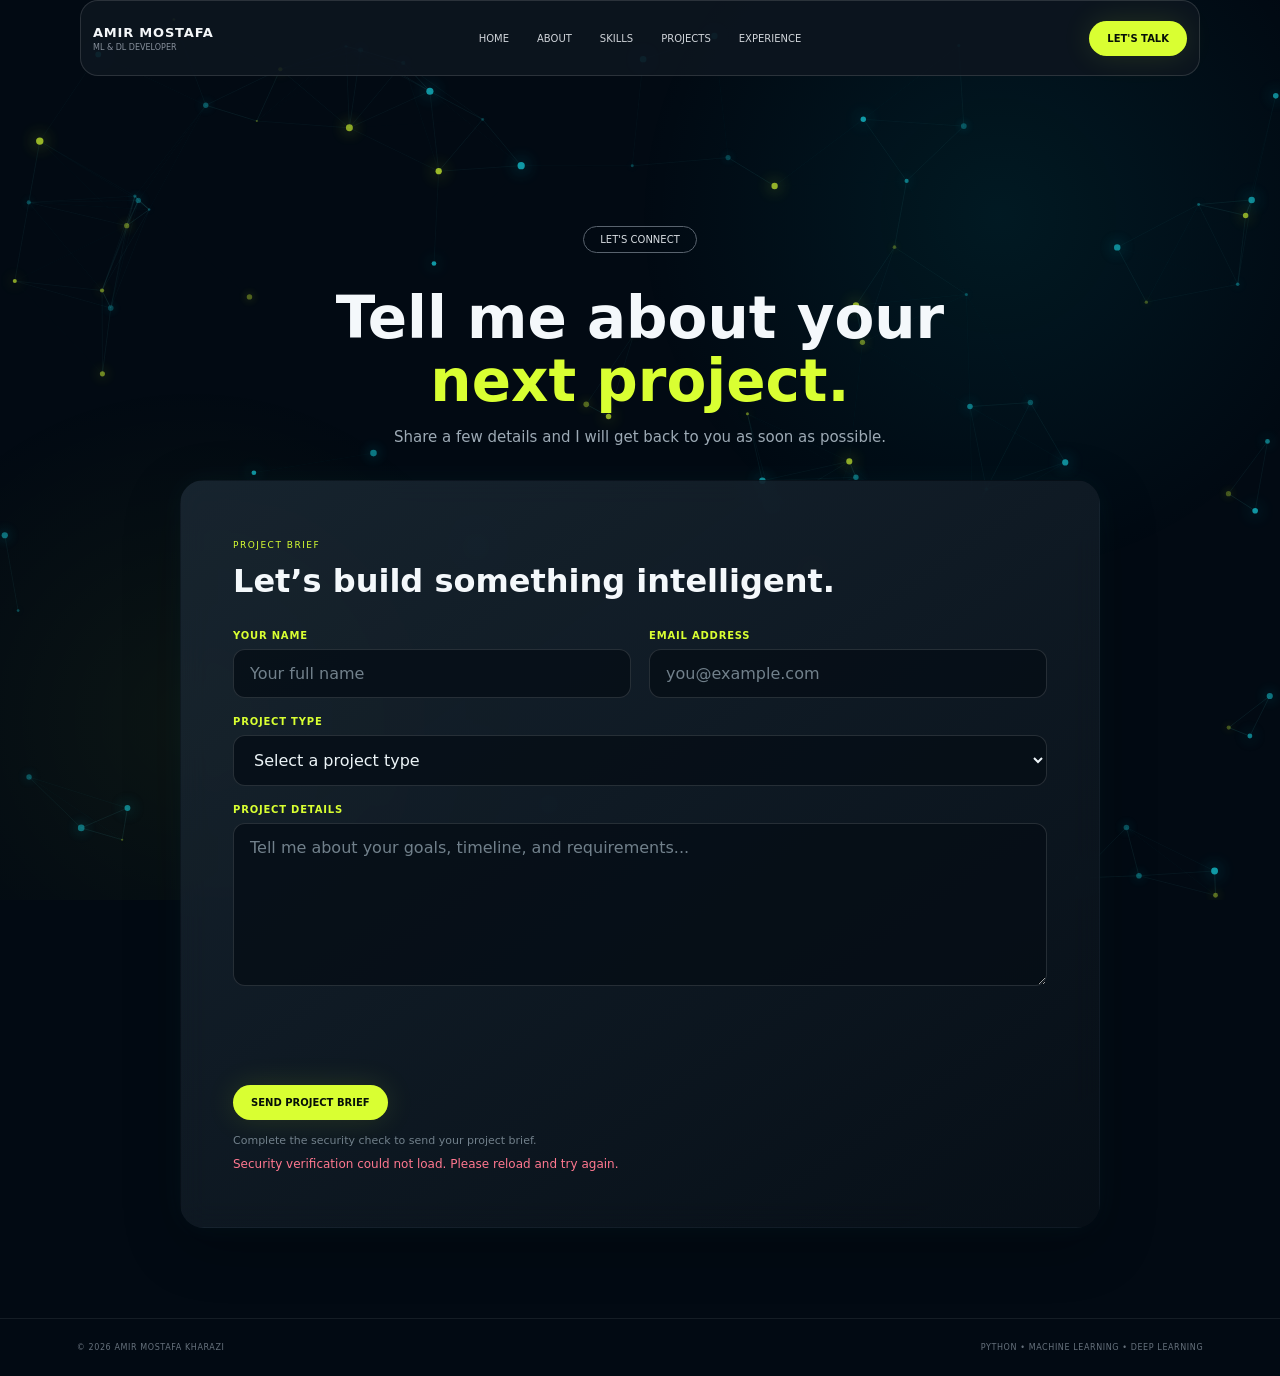
==== commit c2497b49: "update website" ====
--- a/contact.html
+++ b/contact.html
@@ -19,7 +19,6 @@
 
   <header class="navbar">
     <a class="brand" href="index.html" aria-label="Amir Mostafa home">
-      <span class="brand-mark">✦</span>
       <span><strong>AMIR MOSTAFA</strong><small>ML &amp; DL DEVELOPER</small></span>
     </a>
     <button class="menu-toggle" id="menuToggle" type="button" aria-label="Open navigation" aria-expanded="false">
--- a/css/style.css
+++ b/css/style.css
@@ -8,6 +8,7 @@
   --muted: #8f9aa7;
   --cyan: #18d9e8;
   --max: 1080px;
+  --navbar-height: 76px;
   --shadow: 0 24px 80px rgba(0, 0, 0, 0.42);
 }
 
@@ -20,13 +21,14 @@
 
 html {
   scroll-behavior: smooth;
+  scroll-padding-top: var(--navbar-height);
 }
 
 body {
   font-family: "Space Grotesk", Inter, system-ui, sans-serif;
   background: var(--bg);
   color: var(--text);
-  overflow-x: hidden;
+  overflow-x: clip;
 }
 
 body::before {
@@ -61,10 +63,15 @@
 
 .navbar {
   width: min(1120px, calc(100% - 48px));
-  height: 76px;
+  height: var(--navbar-height);
   margin: auto;
-  position: relative;
+  position: sticky;
+  top: 0;
   z-index: 20;
+  padding-inline: 12px;
+  border: 1px solid rgba(255, 255, 255, 0.13);
+  border-radius: 18px;
+  background: rgba(13, 22, 32, 0.9);
   display: grid;
   grid-template-columns: 1fr auto 1fr;
   align-items: center;
@@ -77,12 +84,6 @@
   display: flex;
   align-items: center;
   gap: 10px;
-}
-
-.brand-mark {
-  font-size: 32px;
-  color: var(--lime);
-  filter: drop-shadow(0 0 10px rgba(217, 255, 50, 0.45));
 }
 
 .brand strong {
@@ -1435,11 +1436,14 @@
 }
 
 @media (max-width: 760px) {
+  :root {
+    --navbar-height: 68px;
+  }
+
   .navbar {
     width: min(100% - 28px, 700px);
     display: flex;
     justify-content: space-between;
-    height: 68px;
   }
 
   .menu-toggle {
@@ -1788,6 +1792,10 @@
 
 .project-art.sorena-competition {
     background: url("../assets/images/sorena-competition.png") center center / cover no-repeat !important;
+}
+
+.project-art.simurgh-store {
+    background: url("../assets/images/simurgh-store.png") center center / cover no-repeat !important;
 }
 
 .project-art.digits {
@@ -2092,8 +2100,7 @@
     align-items: center;
     justify-content: flex-start;
     gap: 10px;
-    min-height: 68px;
-    height: 68px;
+    min-height: var(--navbar-height);
     overflow: visible;
   }
 
@@ -2215,10 +2222,12 @@
 }
 
 @media (max-width: 500px) {
+  :root {
+    --navbar-height: 66px;
+  }
+
   .navbar {
     gap: 8px;
-    height: 66px;
-    min-height: 66px;
   }
 
   .menu-toggle {
@@ -3308,56 +3317,52 @@
   }
 }
 
-.projects:not(.projects-page) .projects-grid {
-  grid-template-columns: repeat(3, minmax(0, 1fr));
-}
-
-.projects:not(.projects-page) .projects-arrow {
+.projects-slider {
+  display: flex;
+  align-items: center;
+  gap: 16px;
+}
+
+.projects-viewport {
+  flex: 1 1 auto;
+  min-width: 0;
+  overflow-x: auto;
+  padding: 10px 4px;
+  scrollbar-width: none;
+}
+
+.projects-viewport::-webkit-scrollbar {
   display: none;
 }
 
+.projects-slider .projects-grid {
+  display: flex;
+  gap: 16px;
+}
+
+.projects-slider .project-card {
+  flex: 0 0 calc((100% - 32px) / 3);
+  min-width: 0;
+}
+
 @media (max-width: 950px) {
-  .projects:not(.projects-page) .projects-slider {
-    display: flex;
-    align-items: center;
+  .projects-slider,
+  .projects-slider .projects-grid {
     gap: 12px;
   }
 
-  .projects:not(.projects-page) .projects-viewport {
-    flex: 1 1 auto;
-    min-width: 0;
-    overflow: hidden;
-    padding: 10px 4px;
-  }
-
-  .projects:not(.projects-page) .projects-grid {
-    display: flex;
-    gap: 12px;
-    width: 100%;
-    transition: transform 0.5s cubic-bezier(0.25, 1, 0.5, 1);
-    will-change: transform;
-  }
-
-  .projects:not(.projects-page) .project-card {
-    flex: 0 0 calc((100% - 12px) / 2);
-    min-width: 0;
-  }
-
-  .projects:not(.projects-page) .projects-arrow {
-    display: grid;
+  .projects-slider .project-card {
+    flex-basis: calc((100% - 12px) / 2);
   }
 }
 
 @media (max-width: 500px) {
-  .projects:not(.projects-page) .projects-slider {
+  .projects-slider,
+  .projects-slider .projects-grid {
     gap: 8px;
   }
 
-  .projects:not(.projects-page) .projects-grid {
-    gap: 8px;
-  }
-
-  .projects:not(.projects-page) .project-card {
+  .projects-slider .project-card {
     flex-basis: 100%;
   }
 }
